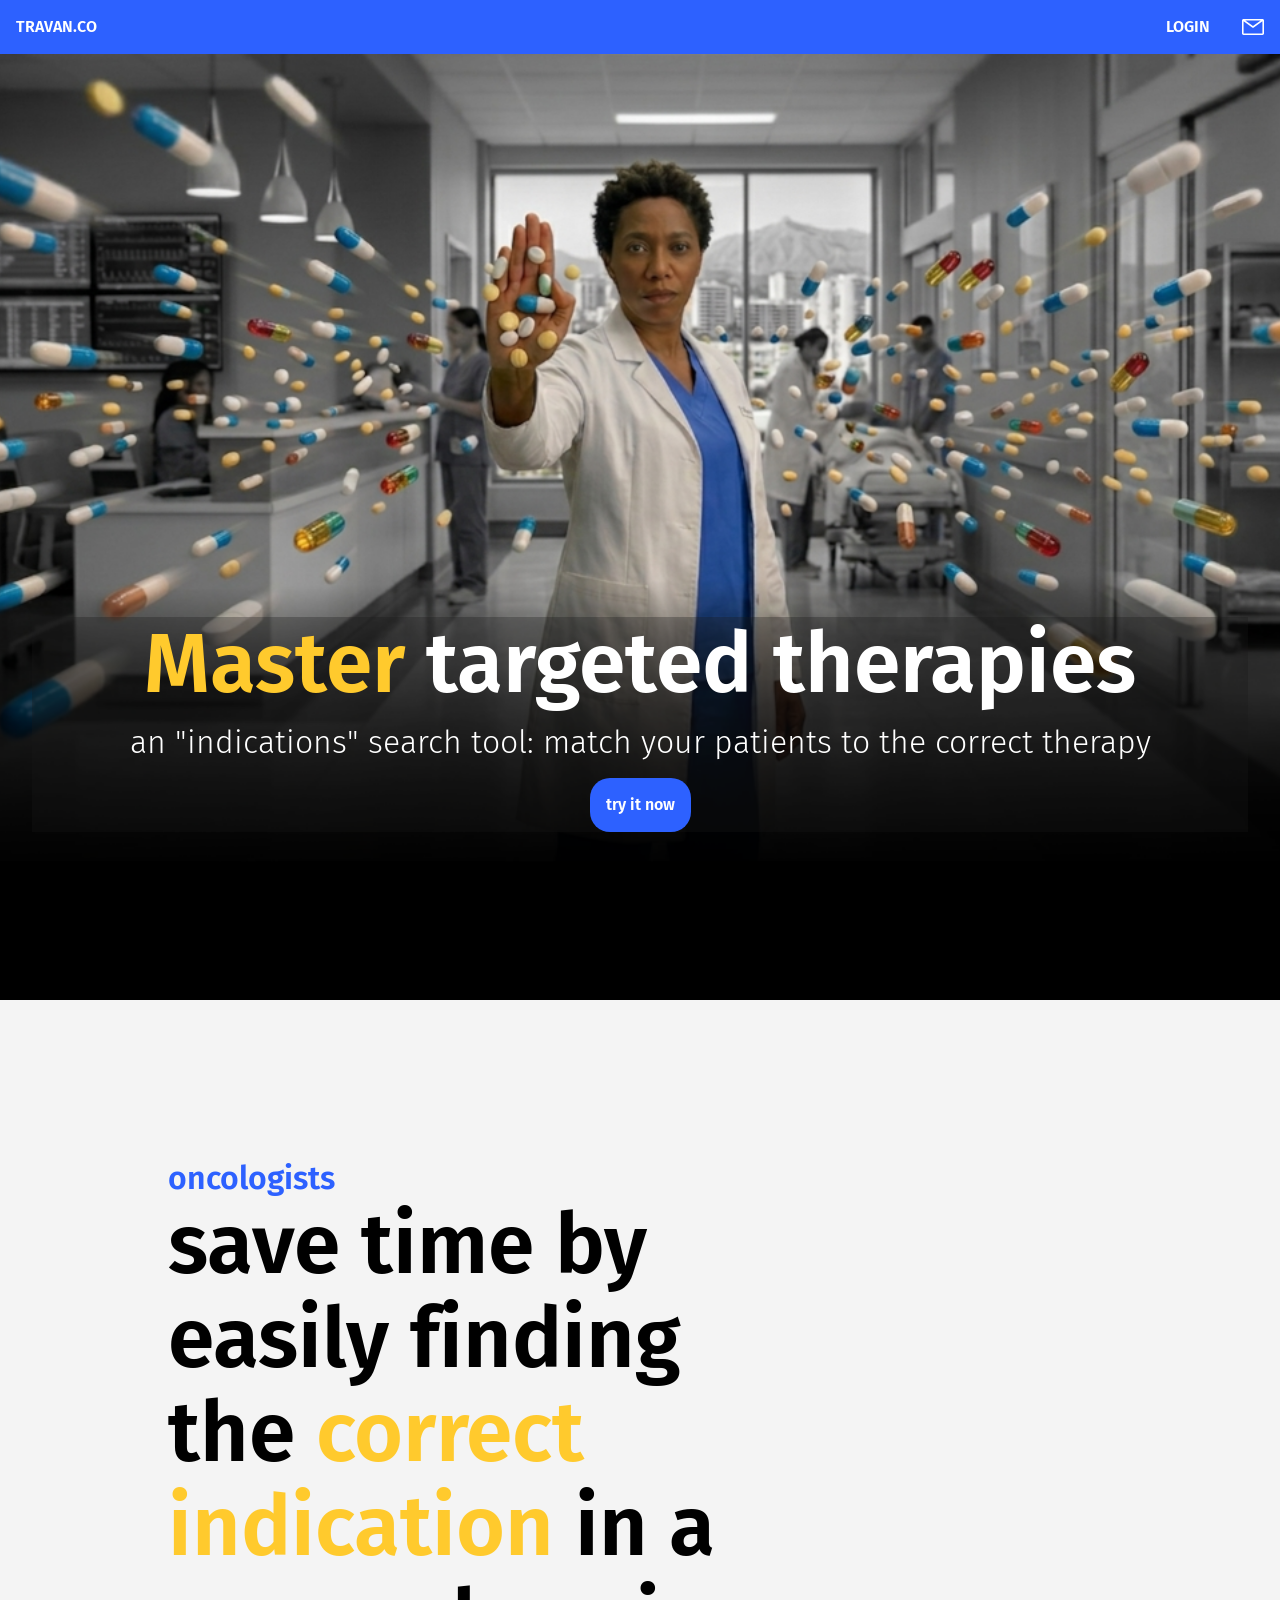
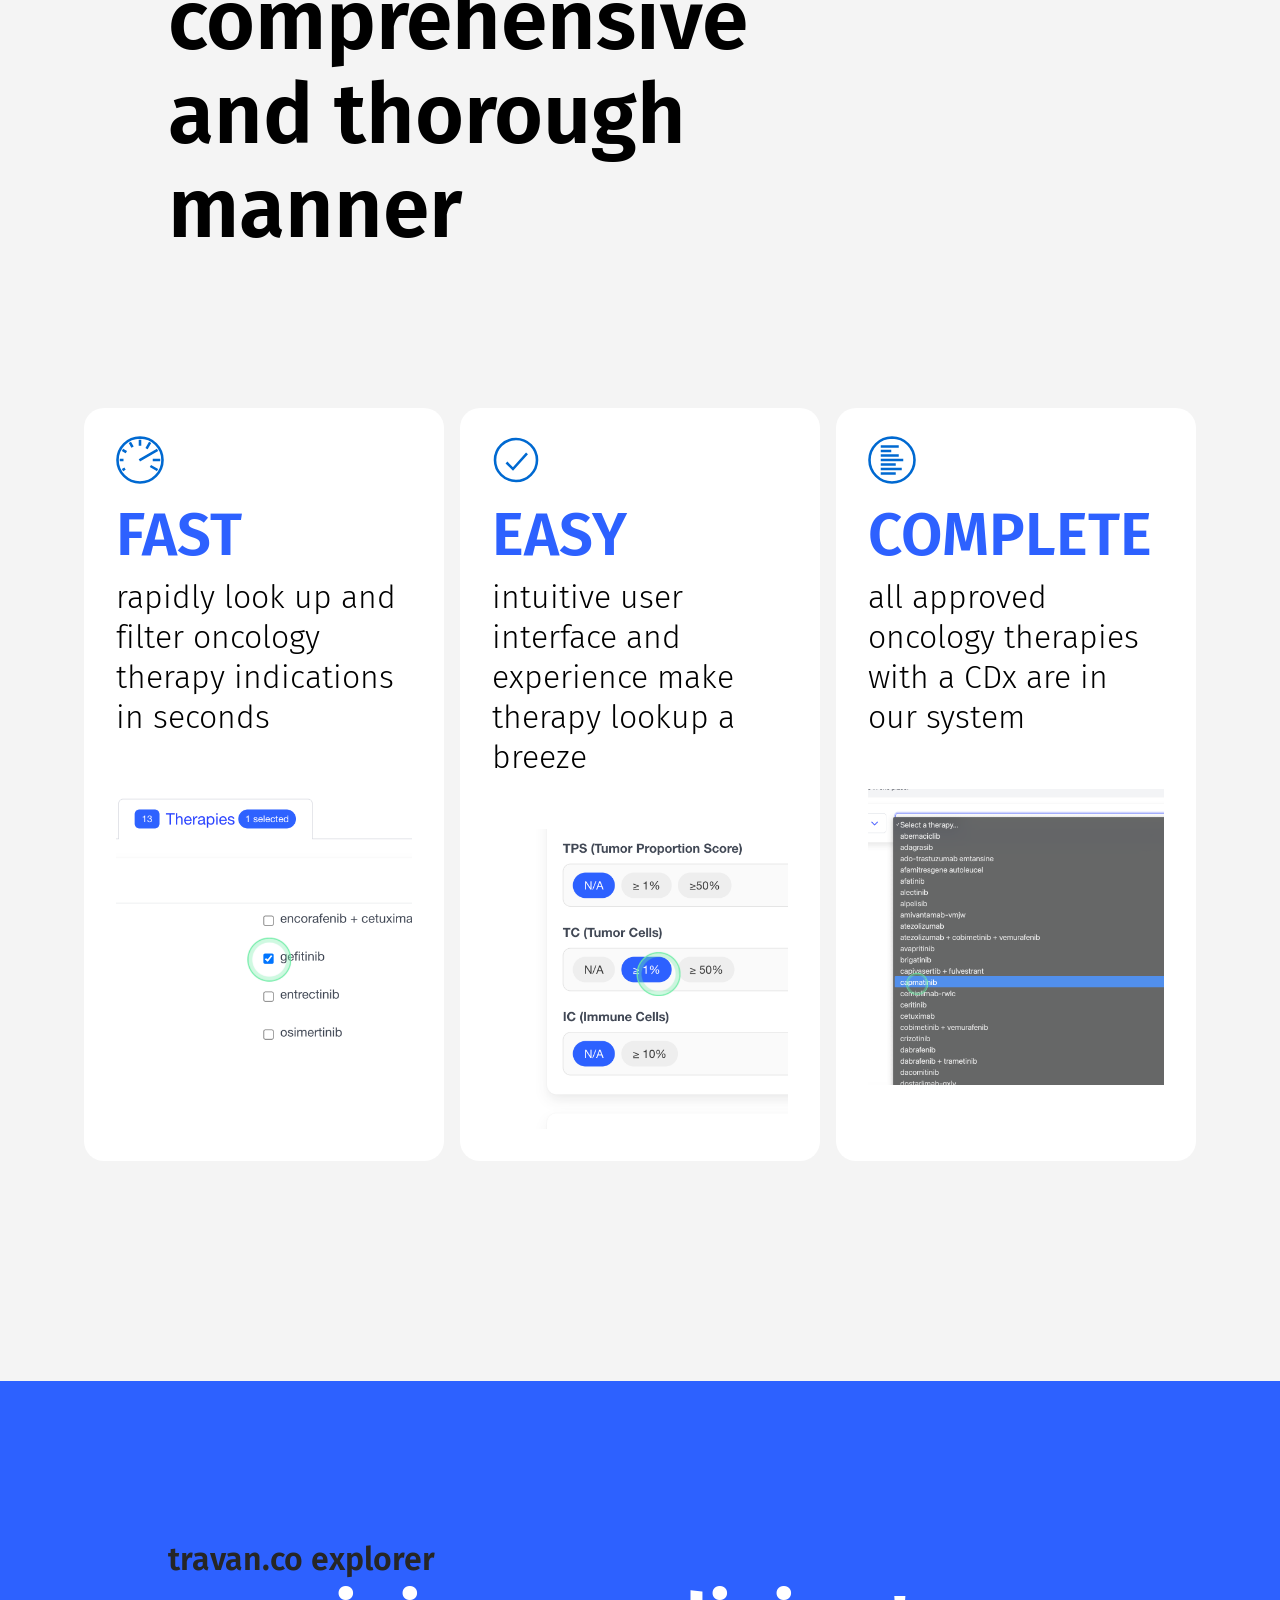
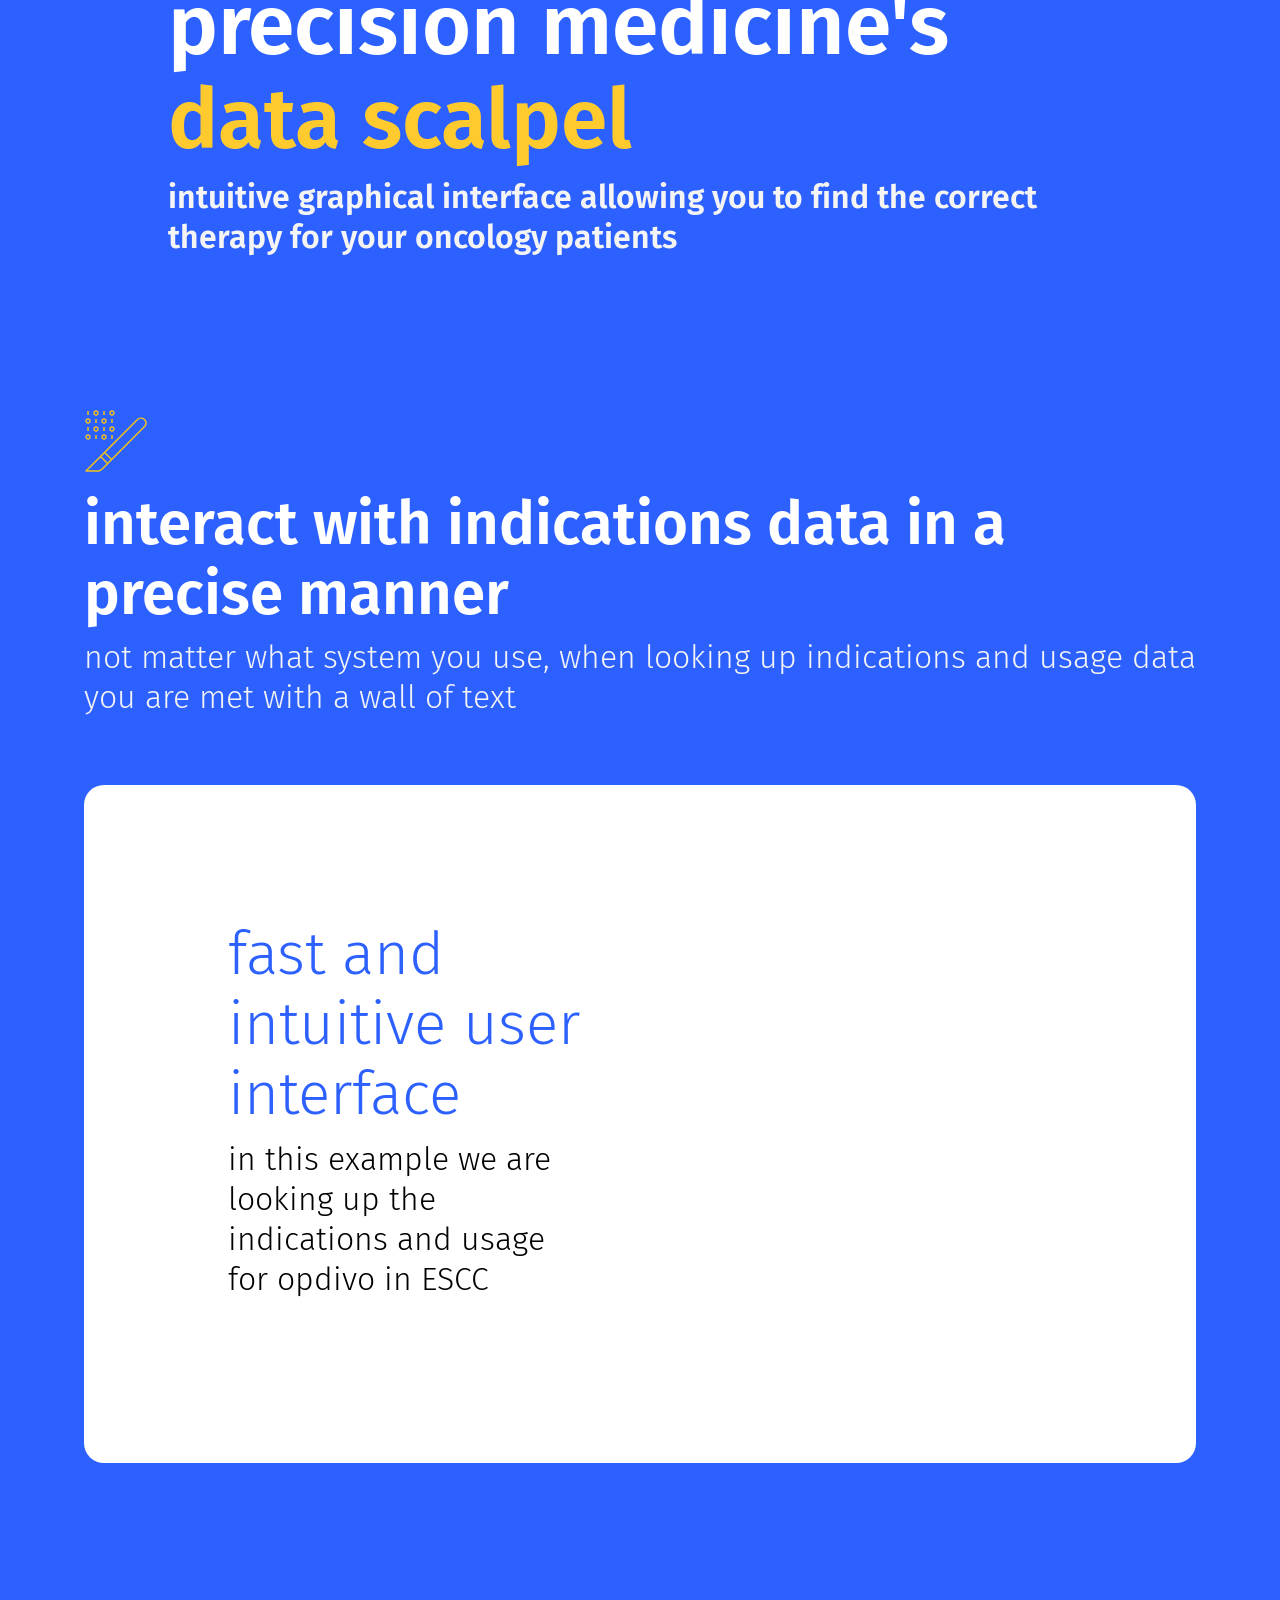
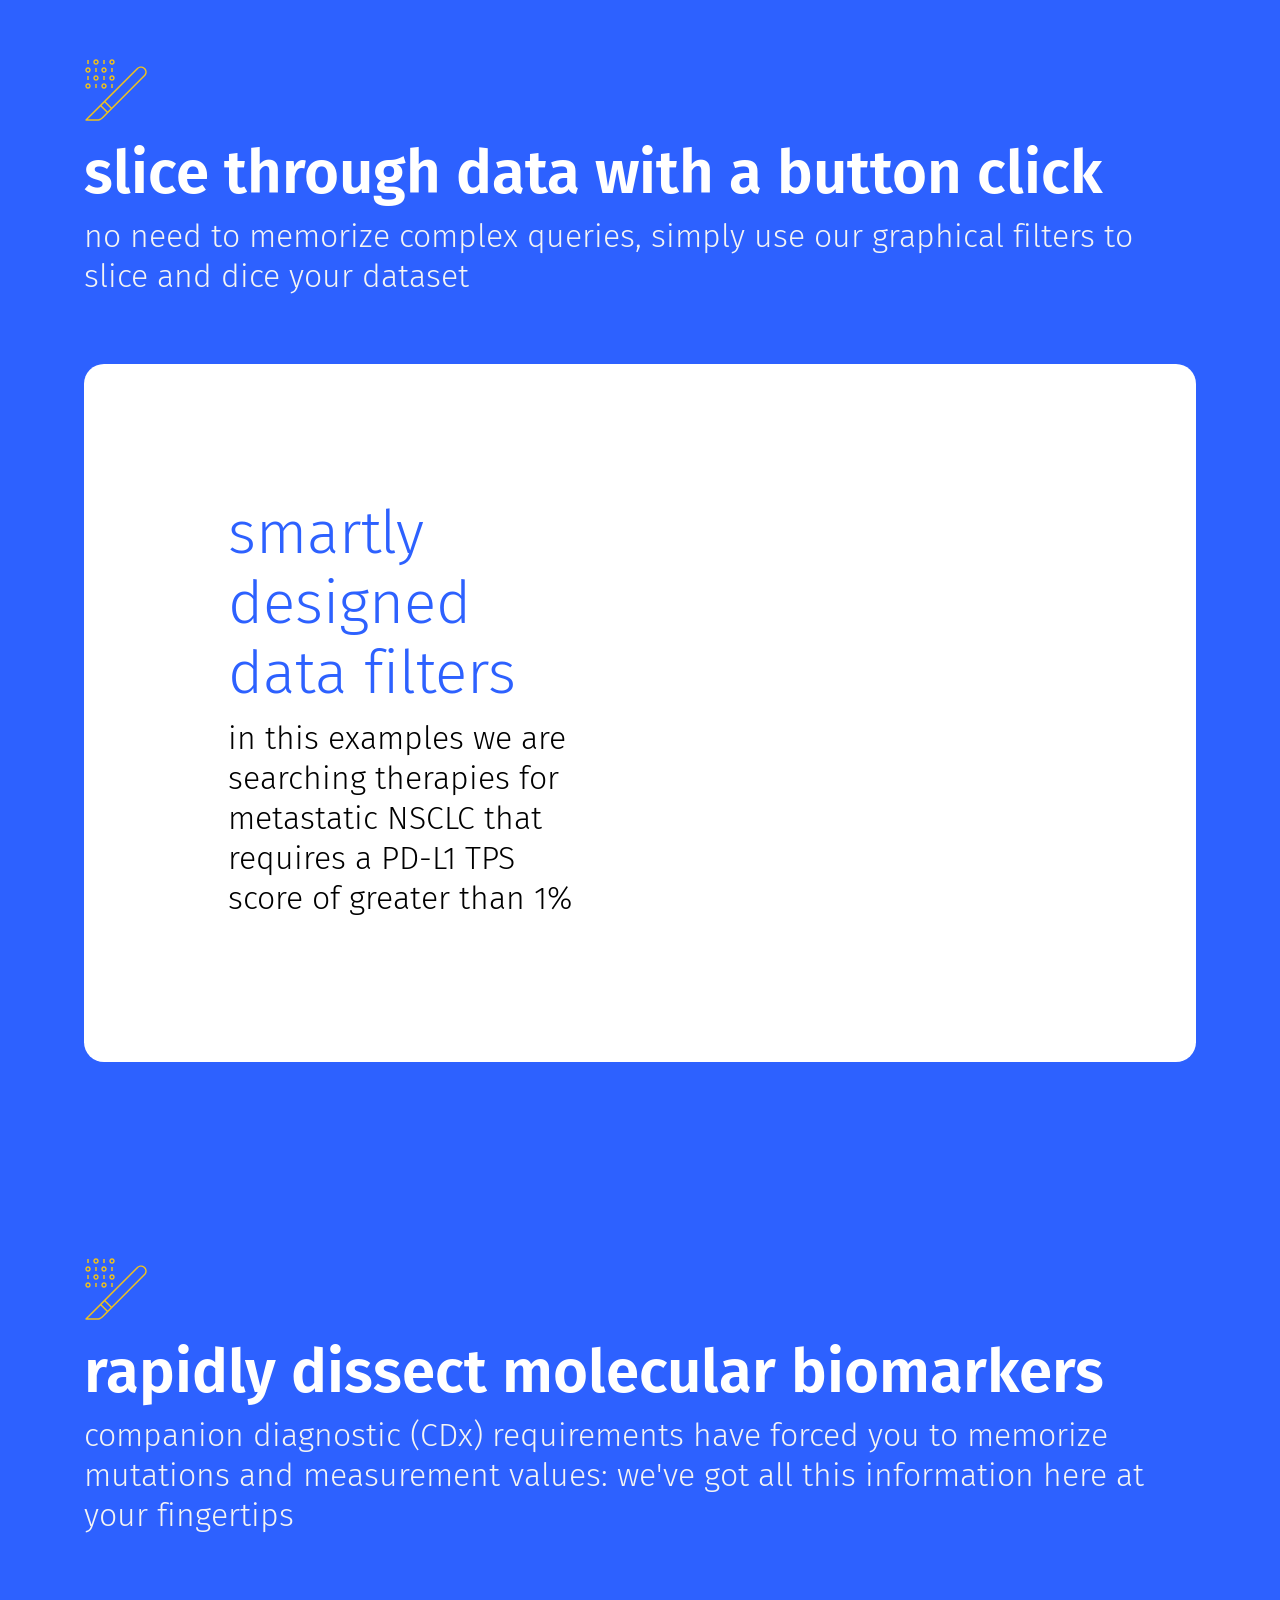
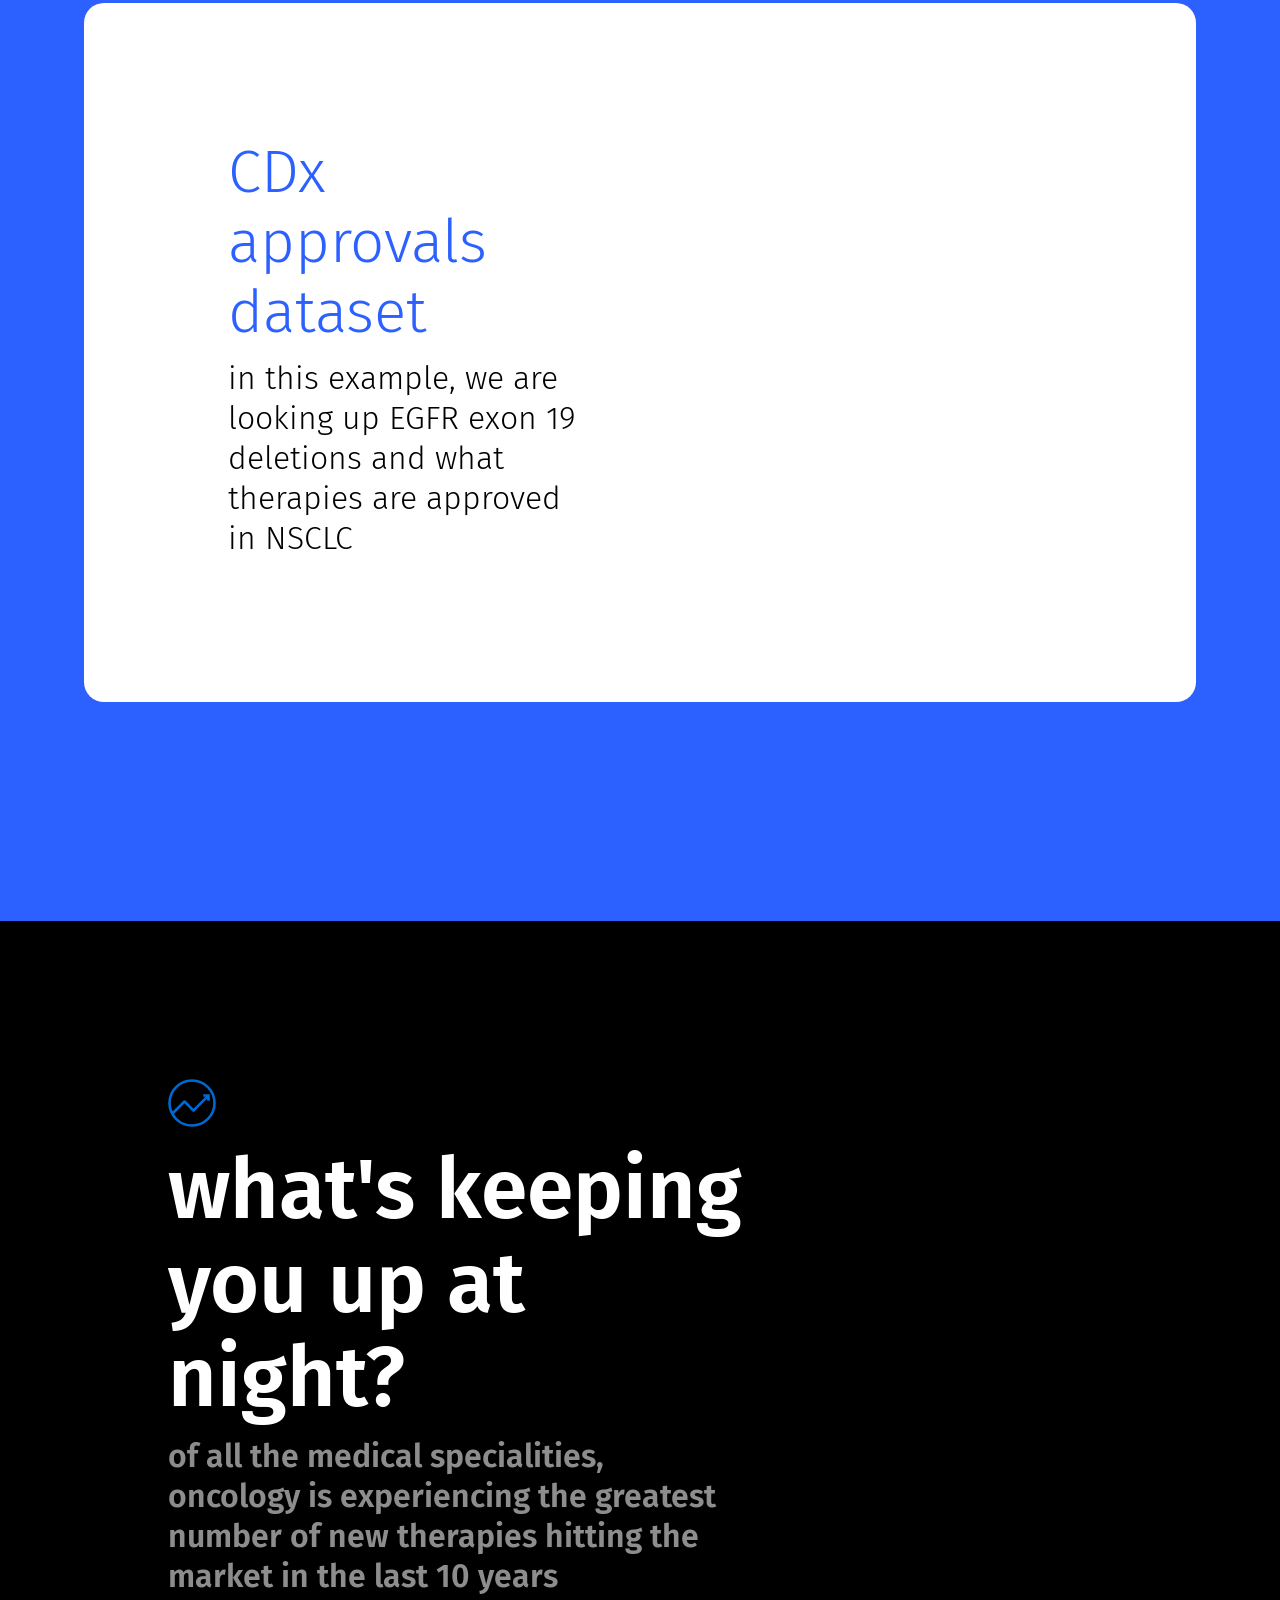
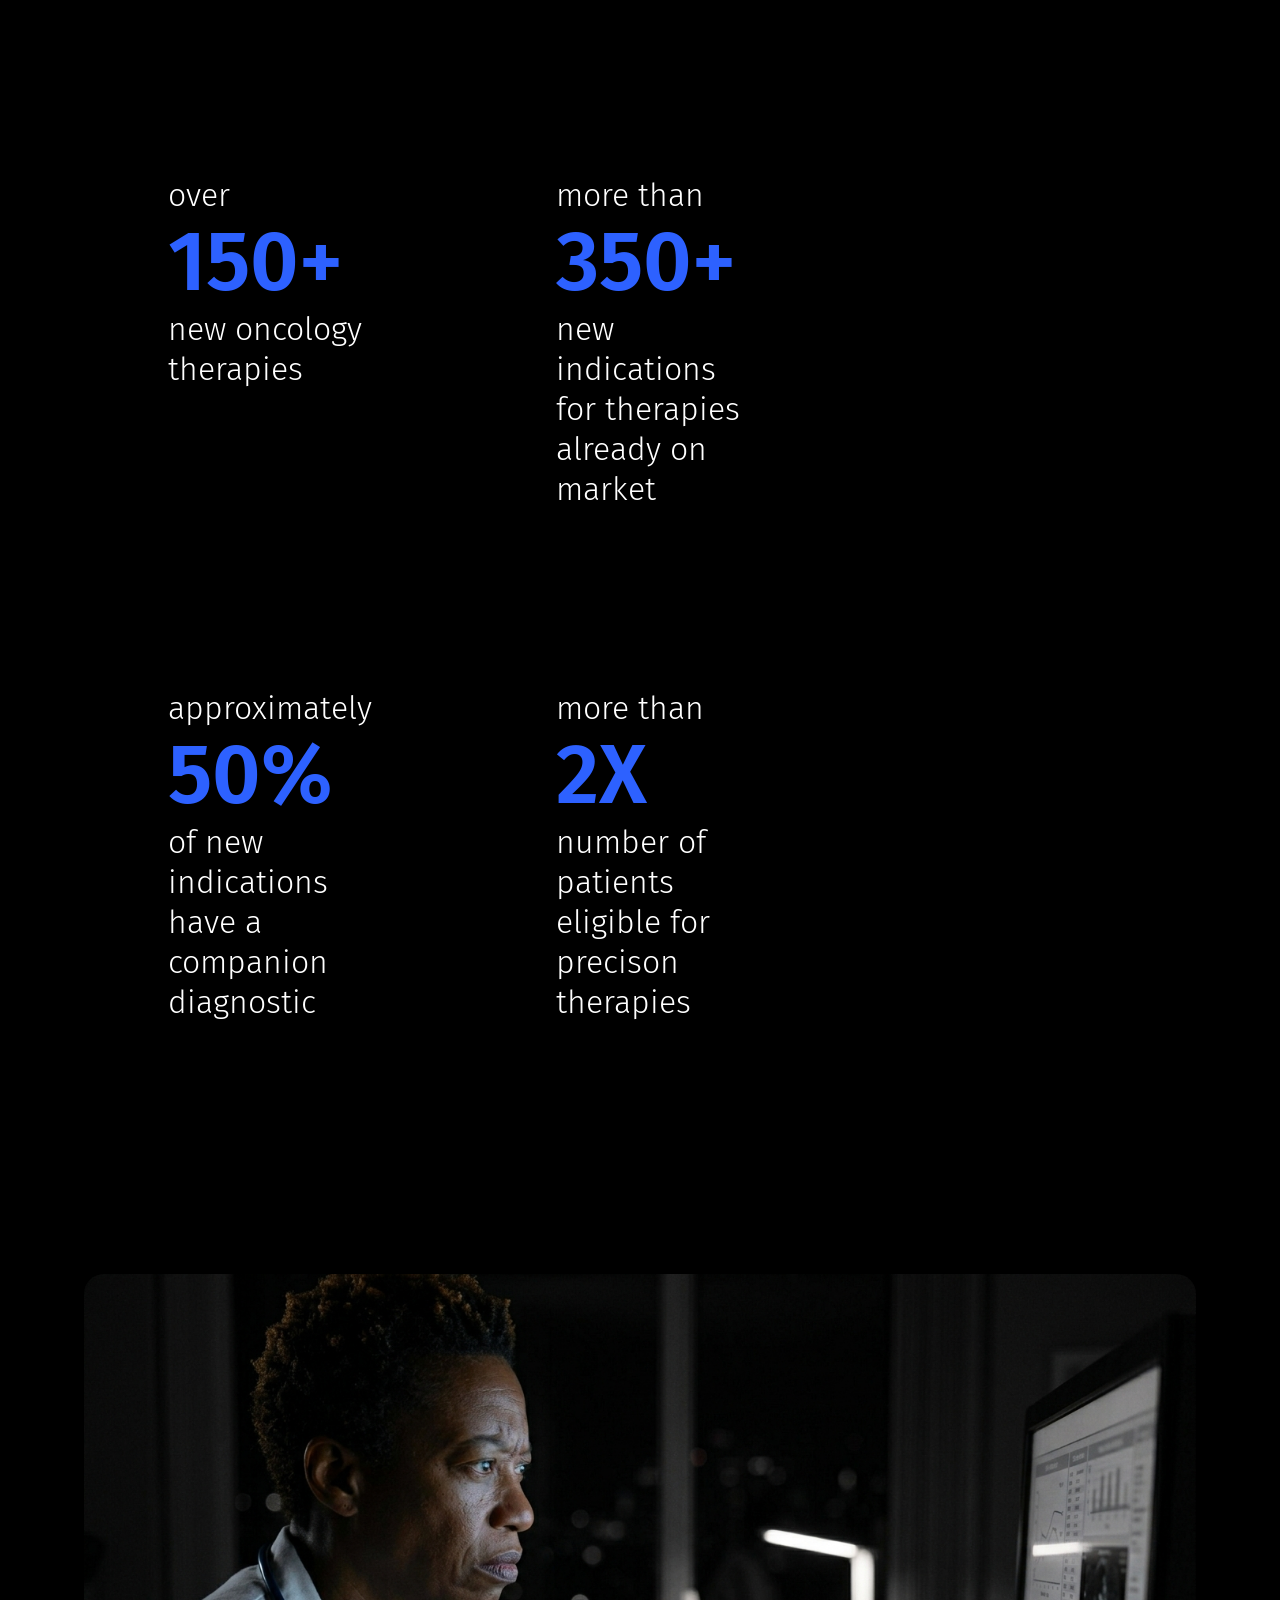
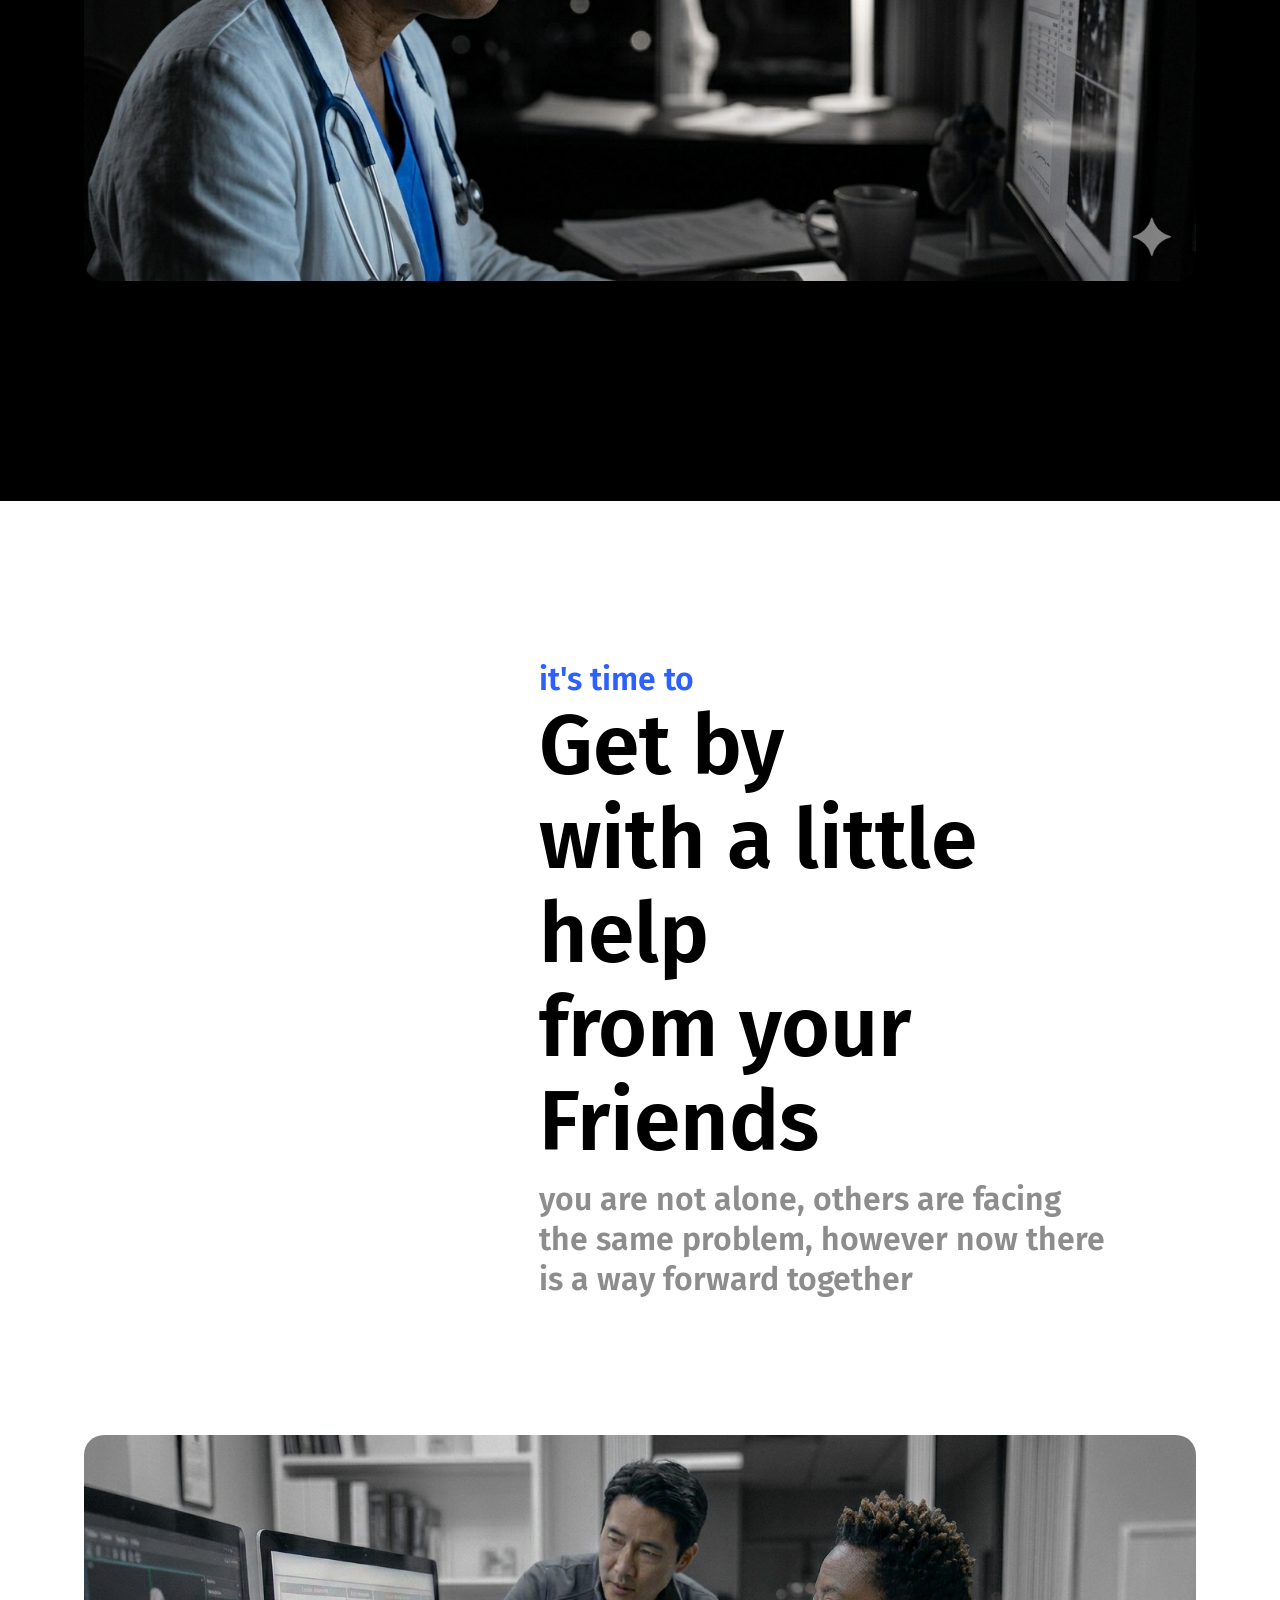
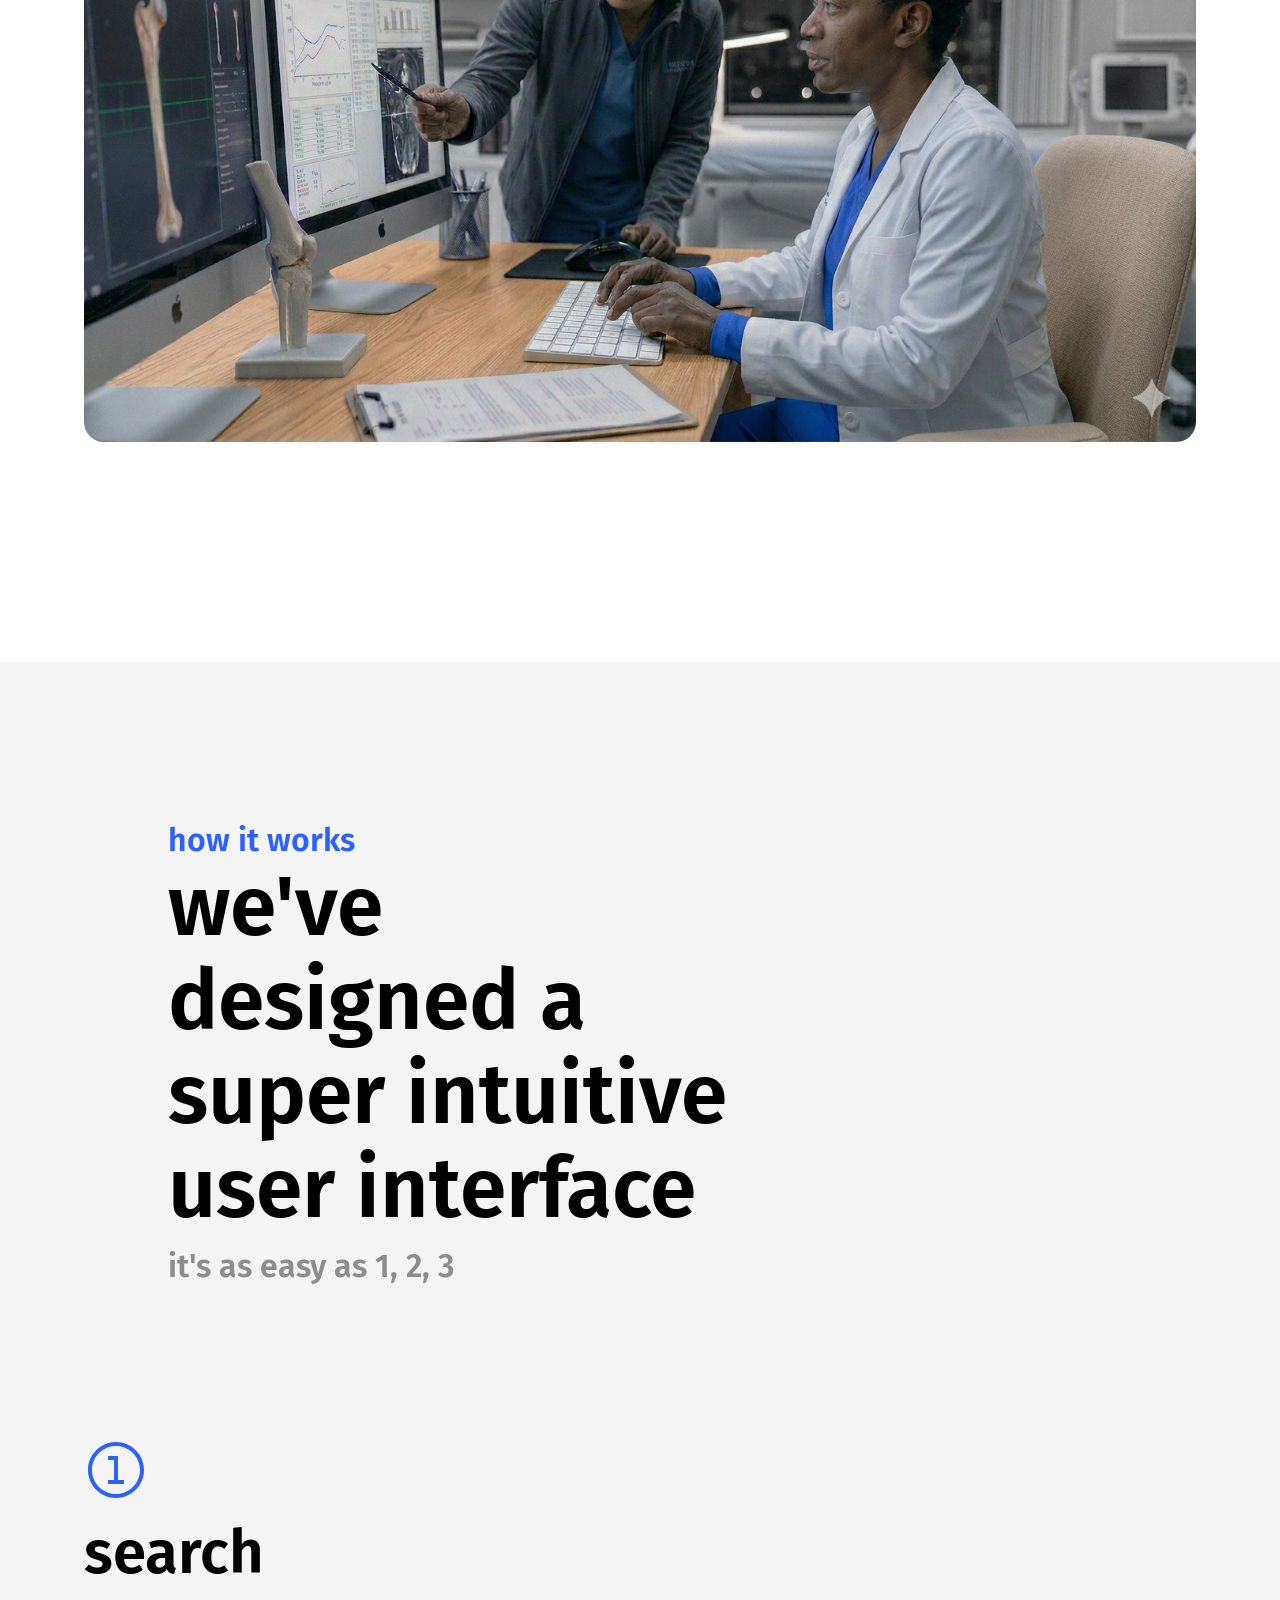
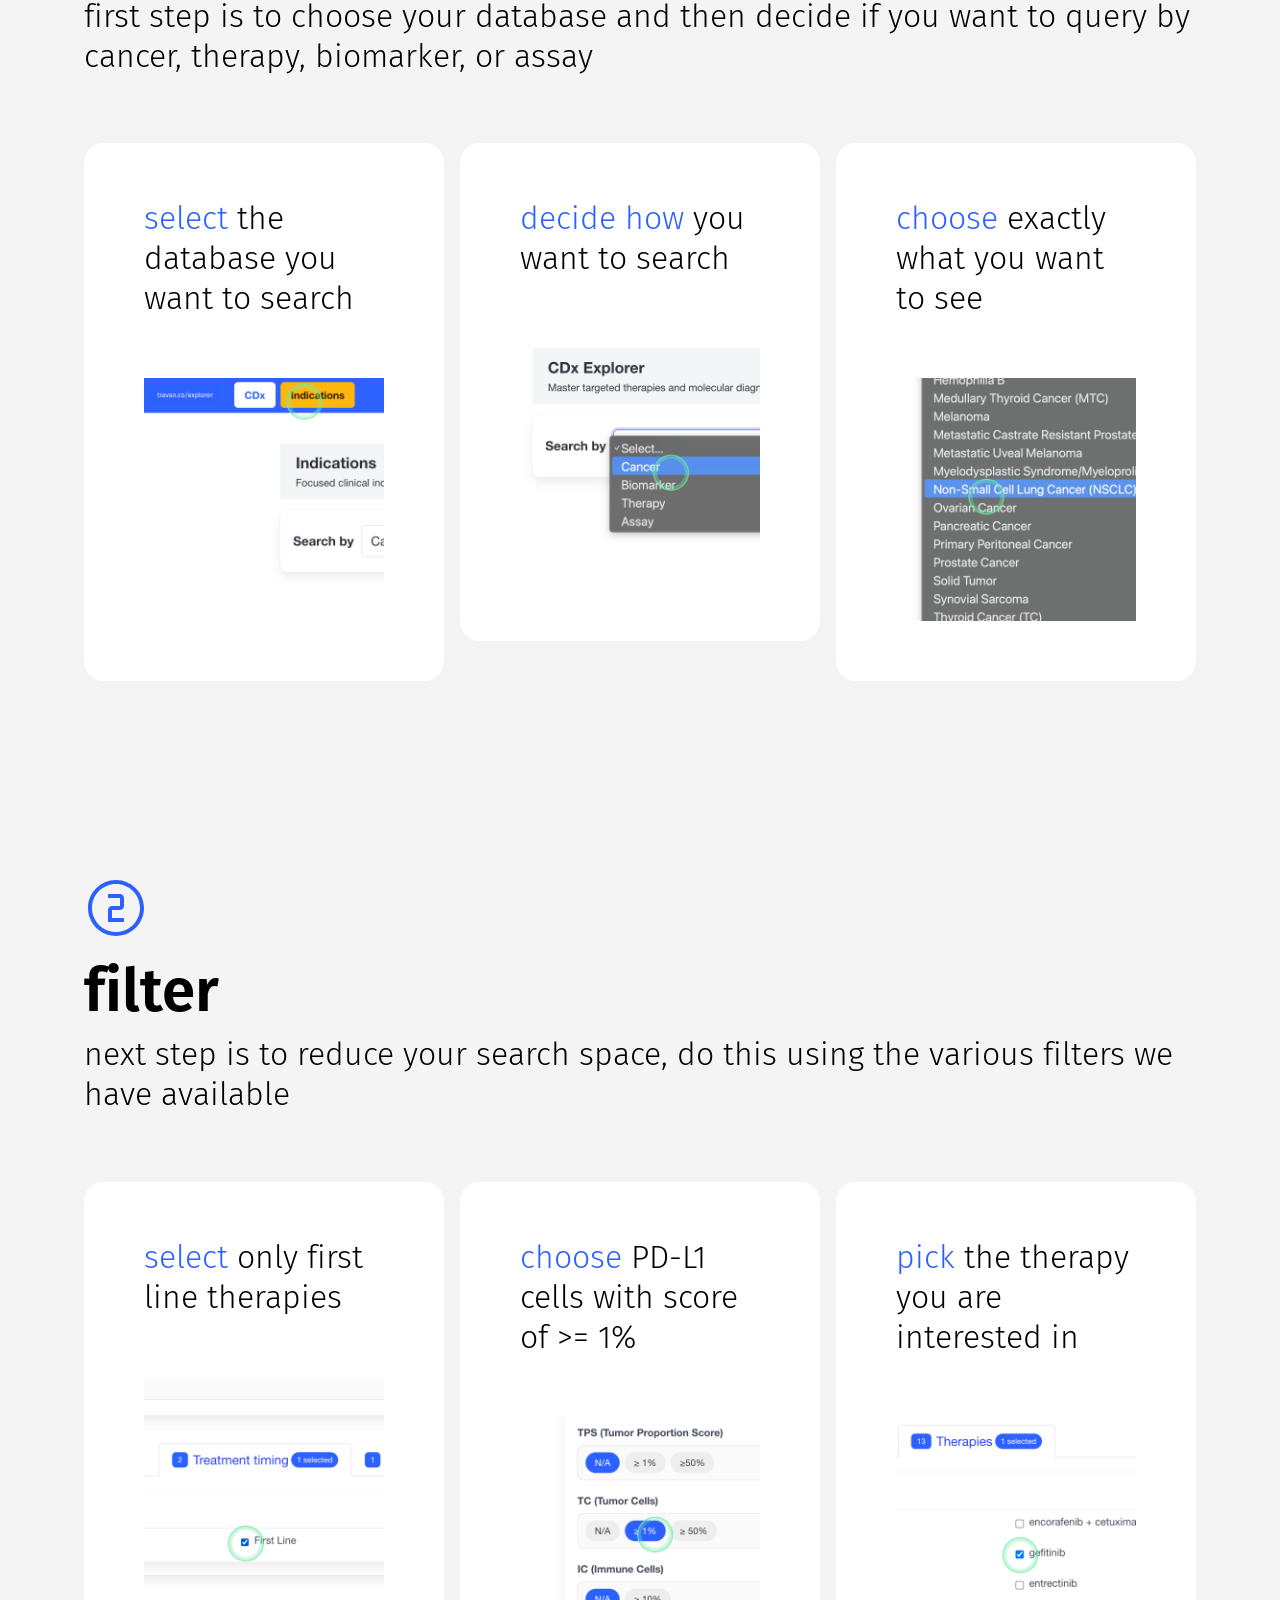
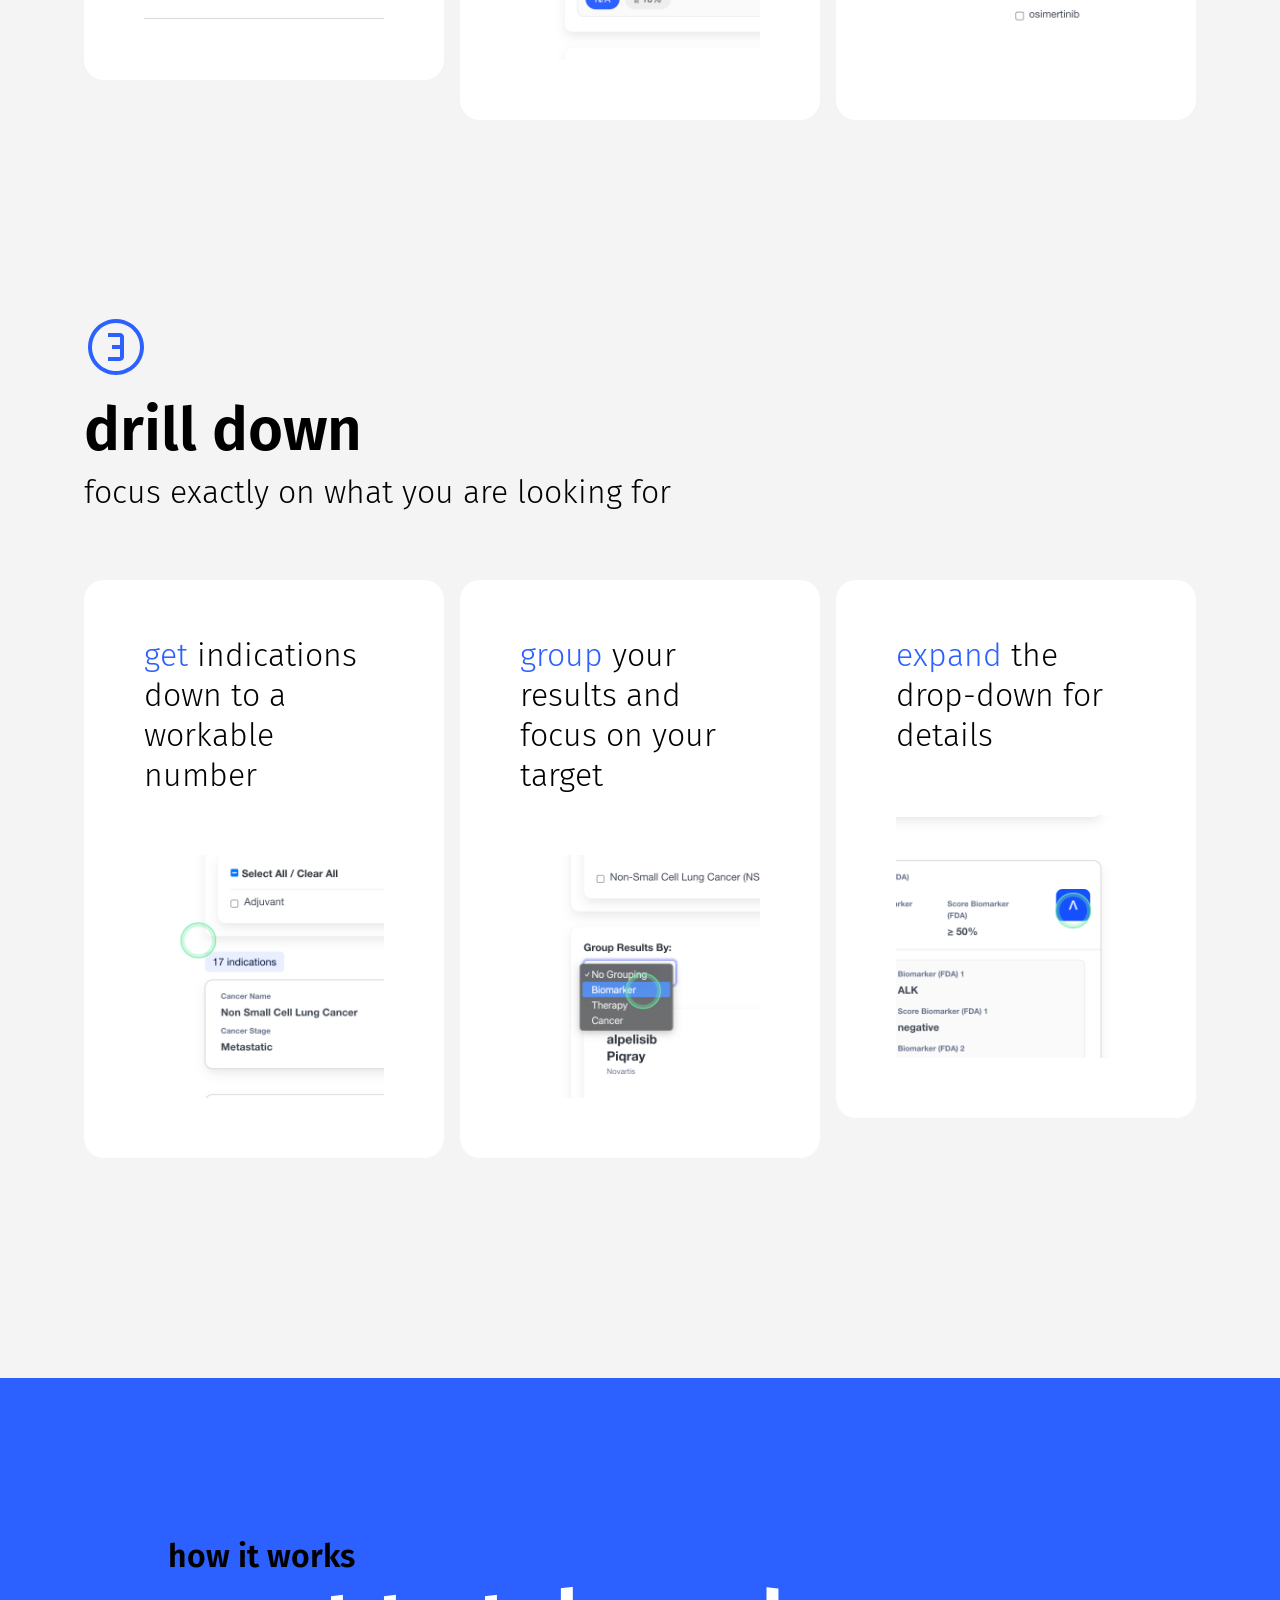
==== en/index.html @ 6a20eec7 "addESP" ====
<!DOCTYPE html>
<html lang="en">
    <head>
        <meta charset="UTF-8" />
        <link rel="stylesheet" href="../style.css" />
        <meta name="viewport" content="width=device-width, initial-scale=1.0" />
        <link
            rel="icon"
            href="../assets/images/code.svg"
            type="image/svg+xml"
        />
        <link rel="shortcut icon" href="../assets/images/code.jpg" />
        <title>travan.co</title>
        <script>
            !function(t,e){var o,n,p,r;e.__SV||(window.posthog && window.posthog.__loaded)||(window.posthog=e,e._i=[],e.init=function(i,s,a){function g(t,e){var o=e.split(".");2==o.length&&(t=t[o[0]],e=o[1]),t[e]=function(){t.push([e].concat(Array.prototype.slice.call(arguments,0)))}}(p=t.createElement("script")).type="text/javascript",p.crossOrigin="anonymous",p.async=!0,p.src=s.api_host.replace(".i.posthog.com","-assets.i.posthog.com")+"/static/array.js",(r=t.getElementsByTagName("script")[0]).parentNode.insertBefore(p,r);var u=e;for(void 0!==a?u=e[a]=[]:a="posthog",u.people=u.people||[],u.toString=function(t){var e="posthog";return"posthog"!==a&&(e+="."+a),t||(e+=" (stub)"),e},u.people.toString=function(){return u.toString(1)+".people (stub)"},o="kr Ar init $r zr ki Hr Yr qr capture calculateEventProperties Kr register register_once register_for_session unregister unregister_for_session rn getFeatureFlag getFeatureFlagPayload getFeatureFlagResult isFeatureEnabled reloadFeatureFlags updateFlags updateEarlyAccessFeatureEnrollment getEarlyAccessFeatures on onFeatureFlags onSurveysLoaded onSessionId getSurveys getActiveMatchingSurveys renderSurvey displaySurvey cancelPendingSurvey canRenderSurvey canRenderSurveyAsync nn identify setPersonProperties group resetGroups setPersonPropertiesForFlags resetPersonPropertiesForFlags setGroupPropertiesForFlags resetGroupPropertiesForFlags reset setIdentity clearIdentity get_distinct_id getGroups get_session_id get_session_replay_url alias set_config startSessionRecording stopSessionRecording sessionRecordingStarted captureException addExceptionStep captureLog startExceptionAutocapture stopExceptionAutocapture loadToolbar get_property getSessionProperty tn Xr createPersonProfile setInternalOrTestUser en Br ln opt_in_capturing opt_out_capturing has_opted_in_capturing has_opted_out_capturing get_explicit_consent_status is_capturing clear_opt_in_out_capturing Wr debug Ai Qr getPageViewId captureTraceFeedback captureTraceMetric Pr".split(" "),n=0;n<o.length;n++)g(u,o[n]);e._i.push([i,s,a])},e.__SV=1)}(document,window.posthog||[]);
            posthog.init('phc_dejih1DDR1ngHoQUNizQ0NF84evO9EsqEDNGQMkcJ9y', {
            api_host: 'https://eu.i.posthog.com',
            defaults: '2026-01-30',
            person_profiles: 'identified_only', // or 'always' to create profiles for anonymous users as well
            })
        </script>

    </head>

    <body>

        <!--Include custom script file-->
        <script src="../script.js"></script>

        <header>
            <section id="nav"
                class="disp-flex
                    posi-rela
                    wdth-full
                    back-bl60
                ">
                
                <div class="mxwd-1536
                    wdth-full
                    malr-auto
                    disp-flex
                    flxdir-col
                    
                ">

                    <nav id=""
                        class=" 
                                disp-flex
                                flxdir-row 
                                juscon-spbt
                                alnitm-cen
                                "> 
                        
                        <h6 class="colr-whit pad-pad">TRAVAN.CO</h6>

                        <div class="disp-flex flxdir-row">
                            <button class="disp-flex alnitm-cen back-bl60"
                                onclick="location.href='https://app.travan.co';"
                            >
                                <h6 class="colr-whit pad-pad">LOGIN</h6>
                            </button>

                            <button class="disp-flex alnitm-cen back-bl60 pad-pad"
                                onclick="location.href='mailto:kevin.miranda@gmail.com';"
                            >
                                <img src="../assets/images/email-vector.svg"
                                    class="higt-1rem"
                                >
                            </button>

                        </div>

                    </nav>

            </section>


        </header>
    
        <main>


            <section id="hero"
                class="disp-flex
                    posi-rela
                    wdth-full
                    back-blck
                "
                style="background-image: url('../assets/images/Cover.webp'); background-size: cover; background-position: center; background-repeat: no-repeat; height: 90vh;"
                >
                <div class="mxwd-1536
                    wdth-full
                    malr-auto
                    disp-flex
                    flxdir-col
                ">


                    <div id="heroContainer"
                        class="disp-flex flxdir-col juscon-end alnitm-cent"
                        style="height: 100%;"
                    >
                        
                        <div class="pdlrtb-h5 med:pdlr-pad">

                            <h1 class="colr-whit text-cent padb-h1xs" style="background-color: rgba(26, 26, 26, 0.3); font-weight: bold;"><span class="colr-yl20">Master </span>targeted therapies</h1>
                            
                            <h5 class="text-cent colr-whit" style="background-color: rgba(26, 26, 26, 0.3);">an "indications" search tool: match your patients to the correct therapy</h5:>
                       
                            <div class="disp-flex flxdir-col alnitm-cen mart-1rem">
                                <button class="back-bl60 colr-whit brad-20px"
                                    onclick="location.href='https://app.travan.co'"
                                >
                                <h6 class="pad-pad">try it now</h6>
                                </button>
                            </div>
                        </div>


                    </div>

                </div>

            </section>
            
            <section id="break">
                <div class="padb-h1xl back-blck"></div>
            </section>

            <section id="value-prop"
                class="disp-flex
                    posi-reli
                    wdth-full
                    back-gr10
            ">
                <div class="mxwd-1536
                    wdth-full
                    malr-auto
                    disp-flex
                    flxdir-col
                ">

                    <div class="pdlrtb-h1 disp-grid grtc-31fr med:grtc-1fr gap-pad med:pdlr-pad">

                        <div class="grcl-1sp2 med:grcl-1sp1 pdlrtb-h1 med:pdlr-pad">
                        <h5 class="colr-bl60" style="font-weight: bold;">oncologists</h5>
                        <h1 class="padb-h1m" style="font-weight: bold;">save time by easily finding the <span class="colr-yl20">correct indication</span> in a comprehensive and thorough manner</h1>                    

                        </div>
                        <div></div>

                        <div class="back-whit brad-20px pdlrtb-h5 med:pdlr-pad">
                            <img src="../assets/images/meter.svg"
                                class="higt-3rem marb-1rem"
                                style="filter: brightness(0) saturate(100%) invert(20%) sepia(100%) saturate(5000%) hue-rotate(200deg) brightness(100%);"
                            >
                            <h3 class="colr-bl60 padb-h3xs">FAST</h3>
                            <h5 class=" padb-h5xl">rapidly look up and filter oncology therapy indications in seconds</h5>
                            
                            <img src="../assets/images/filter03.png"
                                class=""
                            >

                        </div>
                        <div class="back-whit brad-20px pdlrtb-h5 med:pdlr-pad">
                            <img src="../assets/images/reliability.svg"
                                class="higt-3rem marb-1rem"
                                style="filter: brightness(0) saturate(100%) invert(20%) sepia(100%) saturate(5000%) hue-rotate(200deg) brightness(100%);"
                            >
                            <h3 class="colr-bl60 padb-h3xs">EASY</h3>
                            <h5 class="padb-h5xl">intuitive user interface and experience make therapy lookup a breeze</h5>
                            <img src="../assets/images/filter02.png"
                                class=""
                            >
                        </div>
                        <div class="back-whit brad-20px pdlrtb-h5 med:pdlr-pad">
                            <img src="../assets/images/text--data.svg"
                                class="higt-3rem marb-1rem"
                                style="filter: brightness(0) saturate(100%) invert(20%) sepia(100%) saturate(5000%) hue-rotate(200deg) brightness(100%);"
                            >
                            <h3 class="colr-bl60 padb-h3xs">COMPLETE</h3>
                            <h5 class="padb-h5xl">all approved oncology therapies with a CDx are in our system</h5>
                            <img src="../assets/images/therapy01.png"
                                class=""
                            >
                        </div>
                        
                    </div>
                
                </div>


            </section>

           <section id="break">
                <div class="padb-h1xl back-gr10"></div>
            </section>

            <section id="welcome"
                class="disp-flex
                    posi-rela
                    wdth-full
                    back-bl60
                ">
                <div class="mxwd-1536
                    wdth-full
                    malr-auto
                    disp-flex
                    flxdir-col
                    back-bl60
                ">

                    <div class="pdlrtb-h1 disp-grid grtc-31fr med:grtc-1fr gap-pad med:pdlr-pad ">
                        
                        <div class="grcl-1sp3 med:grcl-1sp1 pdlrtb-h1 med:pdlr-pad disp-flex flxdir-col">
                            <h5 class="colr-gr90" style="font-weight: bold;">travan.co explorer</h5>
                            <h1 class="padb-h1xs colr-whit">precision medicine's <span class="colr-yl20">data scalpel</span></h1>
                            <h5 class="colr-gr10 padb-h5xl" style="font-weight: bold;">intuitive graphical interface allowing you to find the correct therapy for your oncology patients</h5>

                        </div>



                        <div class="grcl-1sp3 med:grcl-1sp1">
                            <img src="../assets/images/slice-code.svg"
                                class="higt-4rem marb-1rem"
                            >
                            <h3 class="padb-h3xs colr-whit" style="font-weight: bold;">interact with indications data in a precise manner</h3>
                            <h5 class="colr-gr10 padb-h5l">not matter what system you use, when looking up indications and usage data you are met with a wall of text</h5>
                        </div>
                        
                        <div class="disp-grid grcl-1sp3 med:grcl-1sp1 brad-20px pdlrtb-h1 med:pdlr-pad back-whit">

                            <div class="disp-grid grtc-21fr med:grtc-1fr">

                                <div class="pdlrtb-h4 med:pdlr-pad">
                                    <h4 class="padb-h1xs colr-bl60">fast and intuitive user interface</h4>
                                    <h5 class="padb-h5m">in this example we are looking up the indications and usage for opdivo in ESCC</h5>
                                </div>
                                <video  src="../assets/videos/feature01.mp4"
                                    class=""
                                    style="width: 100%;"
                                    autoplay
                                    muted
                                    loop
                                    playsinline
                                >
                                </video>
                            </div>

                        </div>
                        
                        <div class="grcl-1sp3 med:grcl-1sp1 padb-h1xl pdlrtb-h1"></div> 

                            
                        <div class="grcl-1sp3 med:grcl-1sp1">
                            <img src="../assets/images/slice-code.svg"
                                class="higt-4rem marb-1rem"
                            >
                            <h3 class="padb-h3xs colr-whit" style="font-weight: bold;">slice through data with a button click</h3>
                            <h5 class="colr-gr10 padb-h5l">no need to memorize complex queries, simply use our graphical filters to slice and dice your dataset</h5>
                        </div>
                        
                        
                        <div class="grcl-1sp3 med:grcl-1sp1 back-whit brad-20px pdlrtb-h1 med:pdlr-pad"> 
                            
                            <div class="disp-grid grtc-21fr med:grtc-1fr">
                                <div class="pdlrtb-h4 med:pdlr-pad">
                                    <h4 class="padb-h1xs colr-bl60">smartly designed data filters</h4>
                                    <h5 class="">in this examples we are searching therapies for metastatic NSCLC that requires a PD-L1 TPS score of greater than 1%</h5>
                                </div>
                                <div>
                                    <video  src="../assets/videos/feature2.mp4"
                                        class=""
                                        style="width: 100%;"
                                        autoplay
                                        muted
                                        loop
                                        playsinline
                                    >
                                    </video>
                                </div>
                            </div>
                        </div>

                        <div class="grcl-1sp3 med:grcl-1sp1 padb-h1xl pdlrtb-h1"></div> 
                        


                        <div class="grcl-1sp3 med:grcl-1sp1">
                            <img src="../assets/images/slice-code.svg"
                                class="higt-4rem marb-1rem"
                            >
                            <h3 class="padb-h3xs colr-whit" style="font-weight: bold;">rapidly dissect molecular biomarkers</h3>
                            <h5 class="colr-gr10 padb-h5l">companion diagnostic (CDx) requirements have forced you to memorize mutations and measurement values: we've got all this information here at your fingertips</h5>
                        </div>
                       

                        <div class="grcl-1sp3 med:grcl-1sp1 back-whit brad-20px pdlrtb-h1 med:pdlr-pad"> 
                            
                            <div class="disp-grid grtc-21fr med:grtc-1fr">
                                <div class="pdlrtb-h4 med:pdlr-pad">
                                    <h4 class="padb-h1xs colr-bl60">CDx approvals dataset</h4>
                                    <h5 class="">in this example, we are looking up EGFR exon 19 deletions and what therapies are approved in NSCLC</h5>
                                </div>
                                <div>
                                    <video  src="../assets/videos/feature3.mp4"
                                        class=""
                                        style="width: 100%;"
                                        autoplay
                                        muted
                                        loop
                                        playsinline
                                    >
                                    </video>
                                </div>
                            </div>
                        </div>
                    
                    </div>                        

                </div>
            </section>


           <section id="break">
                <div class="padb-h1xl back-bl60"></div>
            </section>




            <section id="problems"
                class="disp-flex
                    posi-reli
                    wdth-full
                    back-blck
            ">
                <div class="mxwd-1536
                    wdth-full
                    malr-auto
                    disp-flex
                    flxdir-col
                ">

                    <div class="pdlrtb-h1 disp-grid grtc-31fr med:grtc-1fr gap-pad med:pdlr-pad">

                        <div class="grcl-1sp2 med:grcl-1sp1 pdlrtb-h1 med:pdlr-pad">
                            <img src="../assets/images/forecasting.svg"
                                class="higt-3rem marb-1rem"
                                style="filter: brightness(0) saturate(100%) invert(20%) sepia(100%) saturate(5000%) hue-rotate(200deg) brightness(100%);"
                            >
                            <h1 class="padb-h1xs colr-whit" style="font-weight: bold;">what's keeping you up at night?</h1>                    
                            <h5 class="colr-gr50" style="font-weight: bold;">of all the medical specialities, oncology is experiencing the greatest number of new therapies hitting the market in the last 10 years</h5>

                        </div>
                        <div></div>

                        <div class="brad-20px pdlrtb-h1 med:pdlr-pad">
                            <h5 class="colr-whit">over</h5>
                            <h1 class="colr-bl60">150+</h1>
                            <h5 class="colr-whit">new oncology therapies</h5>

                        </div>
                        <div class="brad-20px pdlrtb-h1 med:pdlr-pad">
                            <h5 class="colr-whit">more than</h5>
                            <h1 class="colr-bl60">350+</h1>
                            <h5 class="colr-whit">new indications for therapies already on market</h5>

                        </div>
                        
                        <div></div>
                        
                        <div class="brad-20px pdlrtb-h1 med:pdlr-pad">
                            <h5 class="colr-whit">approximately</h5>
                            <h1 class="colr-bl60">50%</h1>
                            <h5 class="colr-whit">of new indications have a companion diagnostic</h5>

                        </div>
                        
                        <div class="brad-20px pdlrtb-h1 med:pdlr-pad">
                            <h5 class="colr-whit">more than</h5>
                            <h1 class="colr-bl60">2X</h1>
                            <h5 class="colr-whit">number of patients eligible for precison therapies</h5>

                        </div>
                        
                        <div></div>
                        <div class="grcl-1sp3 med:grcl-1sp1 padb-h1xl"></div> 

                        <div class="grcl-1sp3 med:grcl-1sp1">
                            <img src="../assets/images/Gemini_Generated_Image_ppivqrppivqrppiv.png"
                                class="brad-20px"
                            >
                        </div>           
                        
                    </div>
                
                </div>

            </section>

            <section id="break">
                <div class="padb-h1xl back-blck"></div>
            </section>

            <section id="help"
                class="disp-flex
                    posi-reli
                    wdth-full
                    back-whit
            ">
                <div class="mxwd-1536
                    wdth-full
                    malr-auto
                    disp-flex
                    flxdir-col
                    back-whit
                ">
                    <div class="pdlrtb-h1 med:pdlr-pad disp-grid grtc-31fr med:grtc-1fr">
                        <div class="med:disp-none"></div>

                        <div class="grcl-1sp2 med:grcl-1sp1 pdlrtb-h1 med:pdlr-pad">
                            <h5 class="colr-bl60" style="font-weight: bold;">it's time to</h5>
                            <h1 class="padb-h1xs">Get by<br> with a little help <br>from your Friends</h1>
                            <h5 class="padb-h5xl colr-gr50" style="font-weight: bold;">you are not alone, others are facing the same problem, however now there is a way forward together</h5>
                        </div>
                        
                        <img  src="../assets/images/Gemini_Generated_Image_help.png"
                            class="brad-20px grcl-1sp3 med:grcl-1sp1"
                        >

                    </div> 
                    </div>           
                </div>


            </section>





            <section id="break">    
                <div class="padb-h1xl back-whit"></div>
            </section>
            
            <section id="how"
                class="disp-flex
                    posi-reli
                    wdth-full
                    back-gr10
            ">
                <div class="mxwd-1536
                    wdth-full
                    malr-auto
                    disp-flex
                    flxdir-col
                ">

                    <div class="pdlrtb-h1 disp-grid grtc-31fr med:grtc-1fr gap-pad med:pdlr-pad">

                        <div class="grcl-1sp2 med:grcl-1sp1 pdlrtb-h1 med:pdlr-pad">
                            <h5 class="colr-bl60" style="font-weight: bold;">how it works</h5>
                            <h1 class="padb-h1xs" style="font-weight: bold;">we've designed a super intuitive user interface</h1>                    
                            <h5 class="padb-h5xl colr-gr50" style="font-weight: bold;">it's as easy as 1, 2, 3</h5>                    
                        </div>

                        <div></div>

                        <div class="grcl-1sp3 med:grcl-1sp1">
                            <img src="../assets/images/01.svg"
                                class="higt-4rem marb-1rem"
                            >
                            <h3 class="padb-h3xs" style="font-weight: bold;">search</h3>
                            <h5 class="padb-h5l">first step is to choose your database and then decide if you want to query by cancer, therapy, biomarker, or assay</h5>
                        </div>

                        <div>
                            <div class="back-whit brad-20px pdlrtb-h4 med:pdlr-pad">
                                <h5 class="padb-h4"><span class="colr-bl60">select </span>the database you want to search</h5>
                                <img src="../assets/images/search01.png"
                                    class=""
                                >

                            </div>

                        </div>

                        <div>
                            <div class="back-whit brad-20px pdlrtb-h4 med:pdlr-pad">
                                <h5 class="padb-h4"><span class="colr-bl60">decide how </span>you want to search</h5>
                                <img src="../assets/images/search02.png"
                                    class=""
                                >

                            </div>

                        </div>
                        
                        <div>
                            <div class="back-whit brad-20px pdlrtb-h4 med:pdlr-pad">
                                <h5 class="padb-h4"><span class="colr-bl60">choose </span>exactly what you want to see</h5>
                                <img src="../assets/images/search03.png"
                                    class=""
                                >

                            </div>

                        </div>
                       
                        <div class="grcl-1sp3 med:grcl-1sp1 padb-h1xl pdlrtb-h1"></div> 


                        
                       <div class="grcl-1sp3 med:grcl-1sp1">
                            <img src="../assets/images/02.svg"
                                class="higt-4rem marb-1rem"
                            >
                            <h3 class="padb-h3xs" style="font-weight: bold;">filter</h3>
                            <h5 class="padb-h5l">next step is to reduce your search space, do this using the various filters we have available</h5>
                        </div>

                        <div>
                            <div class="back-whit brad-20px pdlrtb-h4 med:pdlr-pad">
                                <h5 class="padb-h4"><span class="colr-bl60">select </span>only first line therapies</h5>
                                <img src="../assets/images/filter01.png"
                                    class=""
                                >

                            </div>

                        </div>

                        <div>
                            <div class="back-whit brad-20px pdlrtb-h4 med:pdlr-pad">
                                <h5 class="padb-h4"><span class="colr-bl60">choose </span>PD-L1 cells with score of >= 1%</h5>
                                <img src="../assets/images/filter02.png"
                                    class=""
                                >

                            </div>

                        </div>
                        
                        <div>
                            <div class="back-whit brad-20px pdlrtb-h4 med:pdlr-pad">
                                <h5 class="padb-h4"><span class="colr-bl60">pick </span>the therapy you are interested in</h5>
                                <img src="../assets/images/filter03.png"
                                    class=""
                                >

                            </div>

                        </div>
                       
                        <div class="grcl-1sp3 med:grcl-1sp1 padb-h1xl pdlrtb-h1"></div> 


                    

                       <div class="grcl-1sp3 med:grcl-1sp1">
                            <img src="../assets/images/03.svg"
                                class="higt-4rem marb-1rem"
                            >
                            <h3 class="padb-h3xs" style="font-weight: bold;">drill down</h3>
                            <h5 class="padb-h5l">focus exactly on what you are looking for</h5>
                        </div>

                        <div>
                            <div class="back-whit brad-20px pdlrtb-h4 med:pdlr-pad">
                                <h5 class="padb-h4"><span class="colr-bl60">get </span>indications down to a workable number</h5>
                                <img src="../assets/images/drill01.png"
                                    class=""
                                >

                            </div>

                        </div>

                        <div>
                            <div class="back-whit brad-20px pdlrtb-h4 med:pdlr-pad">
                            <h5 class="padb-h4"><span class="colr-bl60">group </span>your results and focus on your target</h5>
                                <img src="../assets/images/drill02.png"
                                    class=""
                                >

                            </div>

                        </div>
                        
                        <div>
                            <div class="back-whit brad-20px pdlrtb-h4 med:pdlr-pad">
                            <h5 class="padb-h4"><span class="colr-bl60">expand </span>the drop-down for details</h5>
                                <img src="../assets/images/drill03.png"
                                    class=""
                                >

                            </div>

                        </div>
                       

                    </div>
                
                </div>


            </section>

            <section id="break">
                <div class="padb-h1xl back-gr10"></div>
            </section>

            <section id="how"
                class="disp-flex
                    posi-rela
                    wdth-full
                    back-bl60
                ">
                <div class="mxwd-1536
                    wdth-full
                    malr-auto
                    disp-flex
                    flxdir-col
                ">

                    <div class="pdlrtb-h1 med:pdlr-pad disp-grid grtc-21fr med:grtc-1fr gap-pad">
                        
                        <div class="pdlrtb-h1 med:pdlr-pad grcl-1sp2 med:grcl-1sp1">
                            <h5 class="" style="font-weight: bold;">how it works</h5>
                            <h1 class="padb-h1xs colr-whit" style="font-weight: bold;">want to take a deeper dive?</h1>                    
                            <h5 class="padb-h5xl colr-whit" style="font-weight: bold;">take a look at our release videos where we will walk you thought the system</h5>                    
                        </div>

                        <div class="back-whit brad-20px pdlrtb-h1 med:pdlr-pad">
                            <h5 class="padb-h4xs" style="font-weight: bold;">VERSION <span class="colr-bl60">1.2</span> RELEASE VIDEO</h5>
                            <h5 class="padb-h5xl">get step by step instructions on the new features</h5>
                            
                            <div class=""
                                 style="width: 100%; max-width: 1536px; aspect-ratio: 16 / 9; margin:0 auto;"                        
                                >
                                <iframe width="100%" height="100%" src="https://www.youtube.com/embed/t7P9WEzGE8A?si=HdTXp7UN6Tz2Ttac" title="YouTube video player" frameborder="0" allow="accelerometer; autoplay; clipboard-write; encrypted-media; gyroscope; picture-in-picture; web-share" referrerpolicy="strict-origin-when-cross-origin" allowfullscreen></iframe>
                            </div>
                        </div>
                        
                        <div class="back-whit brad-20px pdlrtb-h1 med:pdlr-pad">
                            <h5 class="padb-h4xs" style="font-weight: bold;">VERSION <span class="colr-bl60">1.3</span> RELEASE VIDEO</h5>
                            <h5 class="padb-h5xl">get step by step instructions on the new release features</h5>
                            
                            <div class=""
                                 style="width: 100%; max-width: 1536px; aspect-ratio: 16 / 9; margin:0 auto;"                        
                                >
                                <iframe width="100%" height="100%" src="https://www.youtube.com/embed/V0JkVVlRHws?si=t30WCtrOuEDwWkFw" title="YouTube video player" frameborder="0" allow="accelerometer; autoplay; clipboard-write; encrypted-media; gyroscope; picture-in-picture; web-share" referrerpolicy="strict-origin-when-cross-origin" allowfullscreen></iframe>
                            </div>
                        </div>
                    
                    </div>

                </div>
                    
            </section>


            <section id="break">
                <div class="padb-h1xl back-bl60"></div>
            </section>
            
            
            <section id="how"
                class="disp-flex
                    posi-reli
                    wdth-full
                    back-whit
            ">

                <div class="mxwd-1536
                    wdth-full
                    malr-auto
                    disp-flex
                    flxdir-col
                    back-whit
                ">

                <div class="pdlrtb-h1 med:pdlr-pad">
                    <div class="disp-flex flxdir-col alnitm-cen pdlrtb-h1 med:pdlr-pad">
                        <h1 class="text-cent padb-h1xs">Try it now</h1>                    
                        <h5 class="colr-bl60 padb-h5m" style="font-weight: bold;">travan.co/explorer</h5>
                        <img src="../assets/images/Gemini_Generated_Image_ecz5ckecz5ckecz5.png"
                            class="padb-h1m"
                        >
                        <h5 class="colr-blck padb-h5m">login into our system to get started</h5>
                            
                        <button class="back-bl60 colr-whit"
                                onclick="location.href='https://app.travan.co'"
                            >
                            <h5 class="pad-pad">GO</h5>
                        </button>

                    </div>

                </div>


                </div>
            </section>
            
            <section id="break">
                <div class="padb-h1xl back-whit"></div>
            </section>
            
        </main>
    
        <footer>
            <section id="footer"
            class="disp-flex
            posi-reli
            wdth-full
            back-bl60
            ">
                <div class="mxwd-1536
                    wdth-full
                    malr-auto
                    disp-flex
                    juscon-spbt
                    alnitm-cen
                    pad-pad
                ">
                    <h6 class="colr-whit">TRAVAN.CO</h6>
                    <p class="colr-whit">&copy; 2026 Travan.co</p>


                </div>
            </section>

        </footer>
    </body>
</html>
---- style.css ----
/*see Ken Taylor Figma doc
 *
 *font			        size    line	weight	short	map
 *name			        SM	MAX	SM	MAX		    ID	    to
 * ---------------------------------------------------------------------------
 *fluid-display-03	    42	84	50	94	    600 FD-03	h1
 *fluid-quotation-02	32	60	40	70	    300 FQ-02	h2
 *fluid-heading-06	    32	60	40	70	    600 FH-06	h3
 *fluid-heading-05	    32	60	40	70	    300 FH-05	h4
 *fluid-heading-04	    28	32	36	40	    300 FH-04	h5
 *heading-compact-02 	-	1.0	-	1.375	600	HC-02	h6
 *body-02		        -	1.0	-	1.5	    400	BD-02	p
 *
 * for clamp() ramping, see "https://modern-fluid-typography.vercel.app/"
 *
 *
 */

:root {
    --h1-size: clamp(2.625rem, 5vw + 1.5rem, 5.25rem);
    --h1-line: clamp(3.125rem, 5vw + 2rem, 5.875rem);
    --h1-weight: 600;

    --h2-size: clamp(2rem, 5vw + 1rem, 3.75rem);
    --h2-line: clamp(2.5rem, 5vw + 1.25rem, 4.375rem);
    --h2-weight: 300;

    --h3-size: clamp(2rem, 5vw + 1rem, 3.75rem);
    --h3-line: clamp(2.5rem, 5vw + 1.25rem, 4.375rem);
    --h3-weight: 600;

    --h4-size: clamp(2rem, 5vw + 1rem, 3.75rem);
    --h4-line: clamp(2.5rem, 5vw + 1.25rem, 4.375rem);
    --h4-weight: 300;

    --h5-size: clamp(1.75rem, 2vw + 1.25rem, 2rem);
    --h5-line: clamp(2.25rem, 4vw + 1.25rem, 2.5rem);
    --h5-weight: 300;

    --h6-size: 1rem;
    --h6-line: 1.375rem;
    --h6-weight: 600;

    --p-size: 12px;
    --p-line: 16px;
    --p-weight: 400;


    --blue60: #2d61ff;
    --yellow20: #FFCA2D;


    --white: #ffffff;
    --black: #000000;

    --grey10: #f4f4f4;
    --grey20: #e0e0e0;
    --grey30: #c6c6c6;
    --grey40: #a8a8a8;
    --grey50: #8d8d8d;
    --grey60: #6f6f6f;
    --grey70: #4d5358;
    --grey80: #393939;
    --grey90: #262626;
    --grey100: #161616;

    --gap-xs : 0.128;
    --gap-s  : 0.272;
    --gap-m  : 0.618;
    --gap-l  : 1;
    --gap-xl : 1.618;
    --gap-xxl: 2.618;


    --font-size: 16px;
    --ff: "fira";
    --padding: 1rem;
    --max-width: 1600px;
    /* Padding between heading text and sub-heading(how much of the background image we show) */

    /* Padding at top and bottom of each section */
    --padding-section-top-bottom: 5rem;
    --padding-hero-elements: 5.25rem;

    /* Section break variables */
    --section-break-height: 1.0rem;

    /* Tab padding for sections */
    --tab-padding: 6.75rem;
}

@font-face {
    font-family: "fira";
    font-style: normal;
    font-weight: 400;
    src: url(./assets/fonts/FiraSans-Regular.woff2);
}

@font-face {
    font-family: "fira";
    font-style: normal;
    font-weight: 300;
    src: url(./assets/fonts/FiraSans-Light.woff2);
}

@font-face {
    font-family: "fira";
    font-style: normal;
    font-weight: 600;
    src: url(./assets/fonts/FiraSans-SemiBold.woff2);
}

* {
    margin: 0;
    padding: 0;
    border: none;
    font-size: var(--font-size);
}

/* Box sizing rules */
*,
*::before,
*::after {
    box-sizing: border-box;
}

/* Remove default margin */
body,
h1,
h2,
h3,
h4,
p,
figure,
blockquote,
dl,
dd {
    margin: 0;
}

/* Remove list styles on ul, ol elements with a list role, which suggests default styling will be removed */
ul[role="list"],
ol[role="list"] {
    list-style: none;
}

/* Set core root defaults */
html:focus-within {
    scroll-behavior: smooth;
}

/* Set core body defaults */
body {
    text-rendering: optimizeSpeed;
    line-height: 1.5;
}

/* A elements that don't have a class get default styles */
a:not([class]) {
    text-decoration-skip-ink: auto;
}

/* Make images easier to work with */
img,
picture {
    max-width: 100%;
    display: block;
}

/* Inherit fonts for inputs and buttons */
input,
button,
textarea,
select {
    font: inherit;
}

/* Remove all animations, transitions and smooth scroll for people that prefer not to see them */
@media (prefers-reduced-motion: reduce) {
    html:focus-within {
        scroll-behavior: auto;
    }

    *,
    *::before,
    *::after {
        animation-duration: 0.01ms !important;
        animation-iteration-count: 1 !important;
        transition-duration: 0.01ms !important;
        scroll-behavior: auto !important;
    }
}

/* Animation for scrolling */
@keyframes scroll {
    0% {
      transform: translateX(0);
    }
    100% {
      transform: translateX(-100%);
    }
  }
  
/* Ensure smooth infinite loop */
#carousel-track:hover {
animation-play-state: paused;
}

button:hover {
    background-color: var(--yellow20);
    color: var(--black);
}


h1 {
    font-family: var(--ff);
    font-size: var(--h1-size);
    line-height: var(--h1-line);
    font-weight: var(--h1-weight);
}

h1 span {
    font-family: inherit;
    font-size: inherit;
    line-height: inherit;
    font-weight: inherit;
}


h2 {
    font-family: var(--ff);
    font-size: var(--h2-size);
    line-height: var(--h2-line);
    font-weight: var(--h2-weight);
}

h2 span {
    font-family: inherit;
    font-size: inherit;
    line-height: inherit;
    font-weight: inherit;
}

h3 {
    font-family: var(--ff);
    font-size: var(--h3-size);
    line-height: var(--h3-line);
    font-weight: var(--h3-weight);
}

h3 span {
    font-family: inherit;
    font-size: inherit;
    line-height: inherit;
    font-weight: inherit;
}


h4 {
    font-family: var(--ff);
    font-size: var(--h4-size);
    line-height: var(--h4-line);
    font-weight: var(--h4-weight);
}

h4 span {
    font-family: inherit;
    font-size: inherit;
    line-height: inherit;
    font-weight: inherit;
}

h5 {
    font-family: var(--ff);
    font-size: var(--h5-size);
    line-height: var(--h5-line);
    font-weight: var(--h5-weight);
}

h5 span {
    font-family: inherit;
    font-size: inherit;
    line-height: inherit;
    font-weight: inherit;
}

h6 {
    font-family: var(--ff);
    font-size: var(--h6-size);
    line-height: var(--h6-line);
    font-weight: var(--h6-weight);
}

h6 span {
    font-family: inherit;
    font-size: inherit;
    line-height: inherit;
    font-weight: inherit;
}


p {
    font-family: var(--ff);
    font-size: var(--p-size);
    line-height: var(--p-line);
    font-weight: var(--p-weight);
}

.fixed-heading-07 {
    font-size: var(--FH-07-size);
    font-weight: var(--FH-07-weight);
    line-height: var(--FH-07-line);
}

.fluid-display-01 {
    font-size: var(--FD-01-size);
    line-height: var(--FD-01-height);
    font-weight: var(--FD-01-weight);
}

.anim-sc10 {
    animation: scroll 10s linear infinite;
}

.alncon-cen {
    align-content: center;
}

.alnitm-cen {
    align-items: center;
}

.alnitm-base {
    align-items: baseline;
}

.alnitm-end {
    align-items: end;
}

.alnitm-start {
    align-items: start;
}

.back-gr10 {
    background-color: var(--grey10);
}

.back-gr50 {
    background-color: var(--grey50);
}

.back-gr90 {
    background-color: var(--grey90);
}


.back-bl60 {
    background-color: var(--blue60);
}

.back-rd60 {
    background-color: var(--red60);
}

.back-whit {
    background-color: var(--white);
}

.back-blck {
    background-color: var(--black);
}

.back-yl20 {
    background-color: var(--yellow20);
}

.back-grad-01 {
    background-image: linear-gradient( var(--white), var(--grey90) );
}

.back-tran {
    background-color: transparent;
}



.bkim-wide-road {
    background-image: url(./assets/images/road_desat_colorize60_16x9_1200px.png);
    background-size: cover;
    background-position: center;
}

.bkim-wide-cup {
    background-image: url(./assets/images/cup_desat_colorize60_16x9_1200px_72dpi.webp);
    background-size: cover;
    background-position: center;
}

.bkim-sqre-kids {
    background-image: url(./assets/images/kids_1x1_600px_72dpi.webp);
    background-size: cover;
    background-position: center;
}

.bkim-sqre-papr {
    background-image: url(./assets/images/paper_1x1_600px_72dpi.webp.png);
    background-size: cover;
    background-position: center;
}

.bkim-sqre-pipe {
    background-image: url(./assets/images/pipe_1x1_600px_72dpi.webp);
    background-size: cover;
    background-position: center;
}

.bkim-sqre-botl {
    background-image: url(./assets/images/bottle_1x1_600px_72dpi.webp);
    background-size: cover;
    background-position: center;
}

.brad-20px {
    border-radius: 20px;
}

.brad-50px {
    border-radius: 50px;
}

.brad-50pc {
    border-radius: 50%;
}

.colr-whit {
    color: var(--white);
}

.colr-bl60 {
    color: var(--blue60);
}

.colr-gr90 {
    color: var(--grey90);
}

.colr-gr70 {
    color: var(--grey70);
}

.colr-gr50 {
    color: var(--grey50);
}

.colr-gr10 {
    color: var(--grey10);
}

.colr-rd60 {
    color: var(--red60);
}

.colr-yl20 {
    color: var(--yellow20);
}

.disp-flex {
    display: flex;
}

.disp-grid  {
    display: grid;
}

.disp-none {
    display: none;
}

.flxdir-col {
    flex-direction: column;
}

.grcl-1sp2 {
    grid-column: span 2;
}

.grcl-1sp3 {
    grid-column: span 3;
}

.grcl-1sp4 {
    grid-column: span 3;
}

.grtc-21fr {
    grid-template-columns: repeat(2, 1fr);
}

.grtc-31fr {
    grid-template-columns: repeat(3, 1fr);
}

.grtc-41fr {
    grid-template-columns: repeat(4, 1fr);
}

.grtc-51fr {
    grid-template-columns: repeat(5, 1fr);
}

.grtc-61fr {
    grid-template-columns: repeat(6, 1fr);
}

.gap-pad {
    gap: var(--padding) ;
}

.gap-2rem {
    gap: 2rem ;
}

.gap-3rem {
    gap: 6rem ;
}


.higt-1rem {
    height: 1rem;
}

.higt-2rem {
    height: 2rem;
}

.higt-3rem {
    height: 3rem;
}

.higt-4rem {
    height: 4rem;
}

.higt-6rem {
    height: 6rem;
}



.higt-hero {
    height: min(60rem, 95svh);
}

.higt-full {
    height: 100%;
}


.juscon-cen {
    justify-content: center;
}

.juscon-end {
    justify-content: end;
}

.juscon-spbt {
    justify-content: space-between;
}

.left-zero {
    left: 0;
}

.malr-auto {
    margin-left: auto;
    margin-right: auto;
}

.marb-1rem {
    margin-bottom: 1rem;
}

.marb-2rem {
    margin-bottom: 2rem;
}

.marb-3rem {
    margin-bottom: 3rem;
}

.marb-20rem {
    margin-bottom: 20rem;
}

.marr-1rem {
    margin-right: 1rem;
}

.marr-2rem {
    margin-right: 2rem;
}

.mart-1rem {
    margin-top: 1rem;
}

.mart-4rem {
    margin-top: 4rem;
}

.matb-4rem {
    margin-top: 4rem;
    margin-bottom: 4rem;
}

.matb-2rem {
    margin-top: 2rem;
    margin-bottom: 2rem;
}



.mxwd-1536 {
    max-width: 1536px;
}

.mxwd-2rem {
    max-width: 2rem;
}

.obft-covr {
    object-fit: cover;
}

.opac-50pc {
    opacity: 0.5;
}

.pad-pad {
    padding: var(--padding);
}

.padb-h1xs {
    padding-bottom: calc(var(--h1-size) * var(--gap-xs) );
}

.padb-h1m {
    padding-bottom: calc(var(--h1-size) * var(--gap-m) );
}

.padb-h1xl {
    padding-bottom: calc(var(--h1-size) * var(--gap-xl) );
}

.padb-h2l {
    padding-bottom: calc(var(--h2-size) * var(--gap-l) );
}

.padb-h3xs {
    padding-bottom: calc(var(--h3-size) * var(--gap-xs) );
}

.padb-h3m {
    padding-bottom: calc(var(--h3-size) * var(--gap-m) );
}

.padb-h3l {
    padding-bottom: calc(var(--h3-size) * var(--gap-l) );
}

.padb-h3xl {
    padding-bottom: calc(var(--h3-size) * var(--gap-xl) );
}

.padb-h4{
    padding-bottom: var(--h4-size);
}

.padb-h4xl {
    padding-bottom: calc(var(--h4-size) * var(--gap-xl) );
}

.padb-h4xs {
    padding-bottom: calc(var(--h4-size) * var(--gap-xs) );
}


.padb-h5s {
    padding-bottom: calc(var(--h5-size) * var(--gap-s) );
}

.padb-h5m {
    padding-bottom: calc(var(--h5-size) * var(--gap-m) );
}

.padb-h5xl {
    padding-bottom: calc(var(--h5-size) * var(--gap-xl) );
}

.padb-h5l {
    padding-bottom: calc(var(--h5-size) * var(--gap-xl) );
}

.padb-h6xs {
    padding-bottom: calc(var(--h6-size) * var(--gap-xs) );
}

.padb-h6s {
    padding-bottom: calc(var(--h6-size) * var(--gap-s) );
}

.padb-pl {
    padding-bottom: calc(var(--p-size) * var(--gap-l) );
}


.padb-400p {
    padding-bottom: 400px;
}


.padt-400p {
    padding-top: 400px;
}

.padt-h2l {
    padding-top: calc(var(--h2-size) * var(--gap-l) );
}

.pdlrtb-h1 {
    --h1-space-diff: calc( calc(var(--h1-line) - var(--h1-size)) * 0.5) ;
    padding-top: calc(var(--h1-size) - var(--h1-space-diff) )  ;
    
    padding-left: var(--h1-size);
    padding-right: var(--h1-size);
    padding-bottom: var(--h1-size);

}

.pdlrtb-h3 {
    --h3-space-diff: calc( calc(var(--h3-line) - var(--h3-size)) * 0.5) ;
    padding-top: calc(var(--h3-size) - var(--h3-space-diff) )  ;
    
    padding-left: var(--h3-size);
    padding-right: var(--h3-size);
    padding-bottom: var(--h3-size);

}

.pdlrtb-h4 {
    --h4-space-diff: calc( calc(var(--h4-line) - var(--h4-size)) * 0.5) ;
    padding-top: calc(var(--h4-size) - var(--h4-space-diff) )  ;
    padding-left: var(--h4-size);
    padding-right: var(--h4-size);
    padding-bottom: var(--h4-size);
}

.pdlrtb-h5 {
    --h5-space-diff: calc( calc(var(--h5-line) - var(--h5-size)) * 0.5) ;
    padding-top: calc(var(--h5-size) - var(--h5-space-diff) )  ;
    
    padding-left: var(--h5-size);
    padding-right: var(--h5-size);
    padding-bottom: var(--h5-size);
}

.pdlrtb-h6 {
    --h6-space-diff: calc( calc(var(--h6-line) - var(--h6-size)) * 0.5) ;
    padding-top: calc(var(--h6-size) - var(--h6-space-diff) )  ;
    
    padding-left: var(--h6-size);
    padding-right: var(--h6-size);
    padding-bottom: var(--h6-size);
}

.pdtb-h1 {
    --h1-space-diff: calc( calc(var(--h1-line) - var(--h1-size)) * 0.5) ;
    padding-top: calc(var(--h1-size) - var(--h1-space-diff) )  ;
    
    padding-bottom: var(--h1-size);

}

.pdtb-h3 {
    --h3-space-diff: calc( calc(var(--h3-line) - var(--h3-size)) * 0.5) ;
    padding-top: calc(var(--h3-size) - var(--h3-space-diff) )  ;
    
    padding-bottom: var(--h3-size);

}

.obft-covr {
    object-fit: cover;
}

.ovfl-hidn {
    overflow: hidden;
}

.posi-rela {
    position: relative;
}

.posi-absl {
    position: absolute;
}

.text-rite{
    text-align: right;
}

.text-cent{
    text-align: center;
}

.top-zero {
    top: 0;
}

.wdth-full{
    width: 100%;
}

.wdth-navi {
    width: min(1584px, 100vw);
}

.zind-men1 {
    z-index: -1 ;
}



@media (max-width: 768px) {

    .med\:alnitm-cen {
        align-items: center;

    }

    .med\:grcl-1sp1 {
        grid-column: span 1;
    }

    .med\:grtc-1fr {
        grid-template-columns: 1fr;
    }



    .med\:malr-pad {
        margin-left: var(--padding);
        margin-right: var(--padding);
    }

    .med\:pdlr-pad {
        padding-left: var(--padding);
        padding-right: var(--padding);
    }

    .med\:disp-none {
        display: none;
    }
    
    .med\:disp-blok {
        display: block;
    }


}


/* Core CSS */
.carousel {
	display: flex;
	overflow-x: scroll;
	scroll-snap-type: x mandatory;
	padding: 20px 0;
	/* 👇 If you would like to hide the scrollbar, but not recommended */
	&::-webkit-scrollbar {
		display: none;
	}

	.list-item {
		scroll-snap-align: start;
	}

	.item-view {
		width: 300px;
		padding-right: 48px;
		/* 👇 This is the magic: 1000px represents the size of the container (yours can be any width), but here 476 is 50% of the container size, minus any left padding on the container - in this case it's 24px, which equals 480px. */
		transform: translateX(calc(max(1000px, 100vw) / 2 - 480px));
	}
}
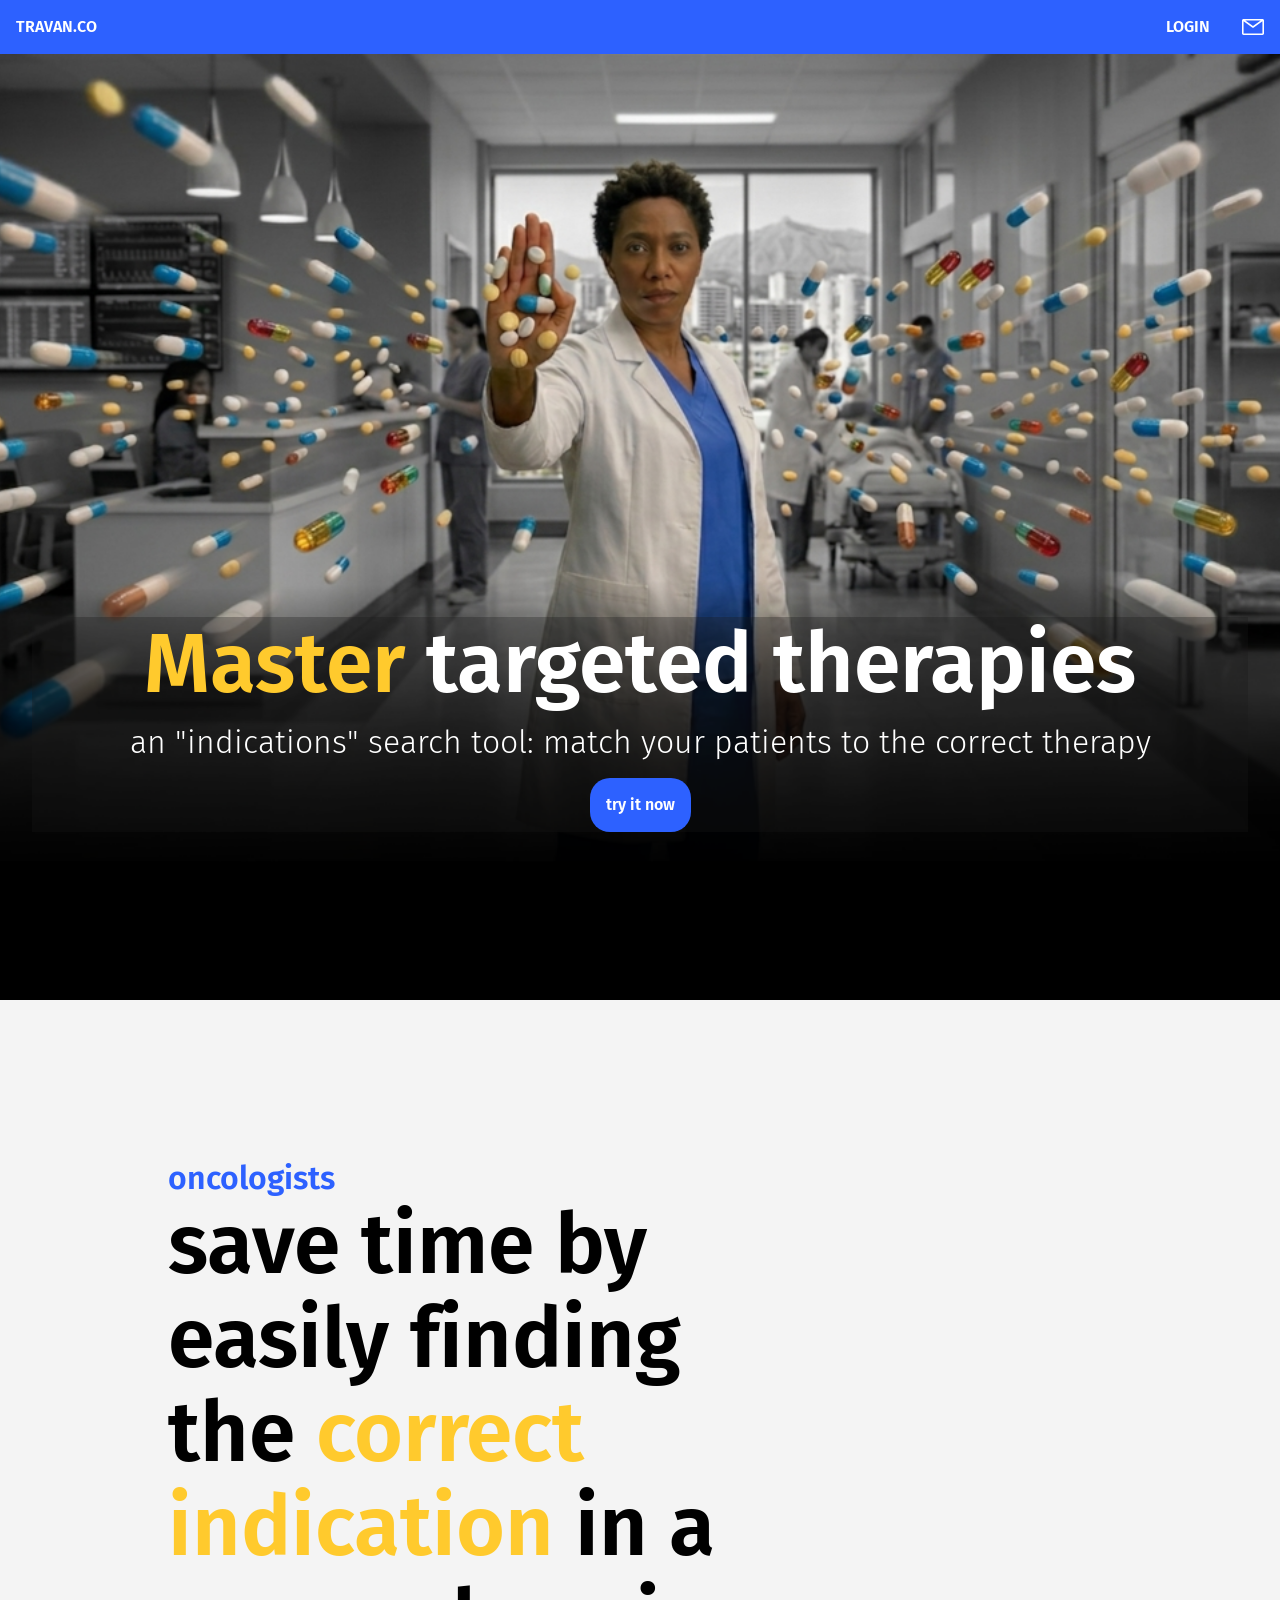
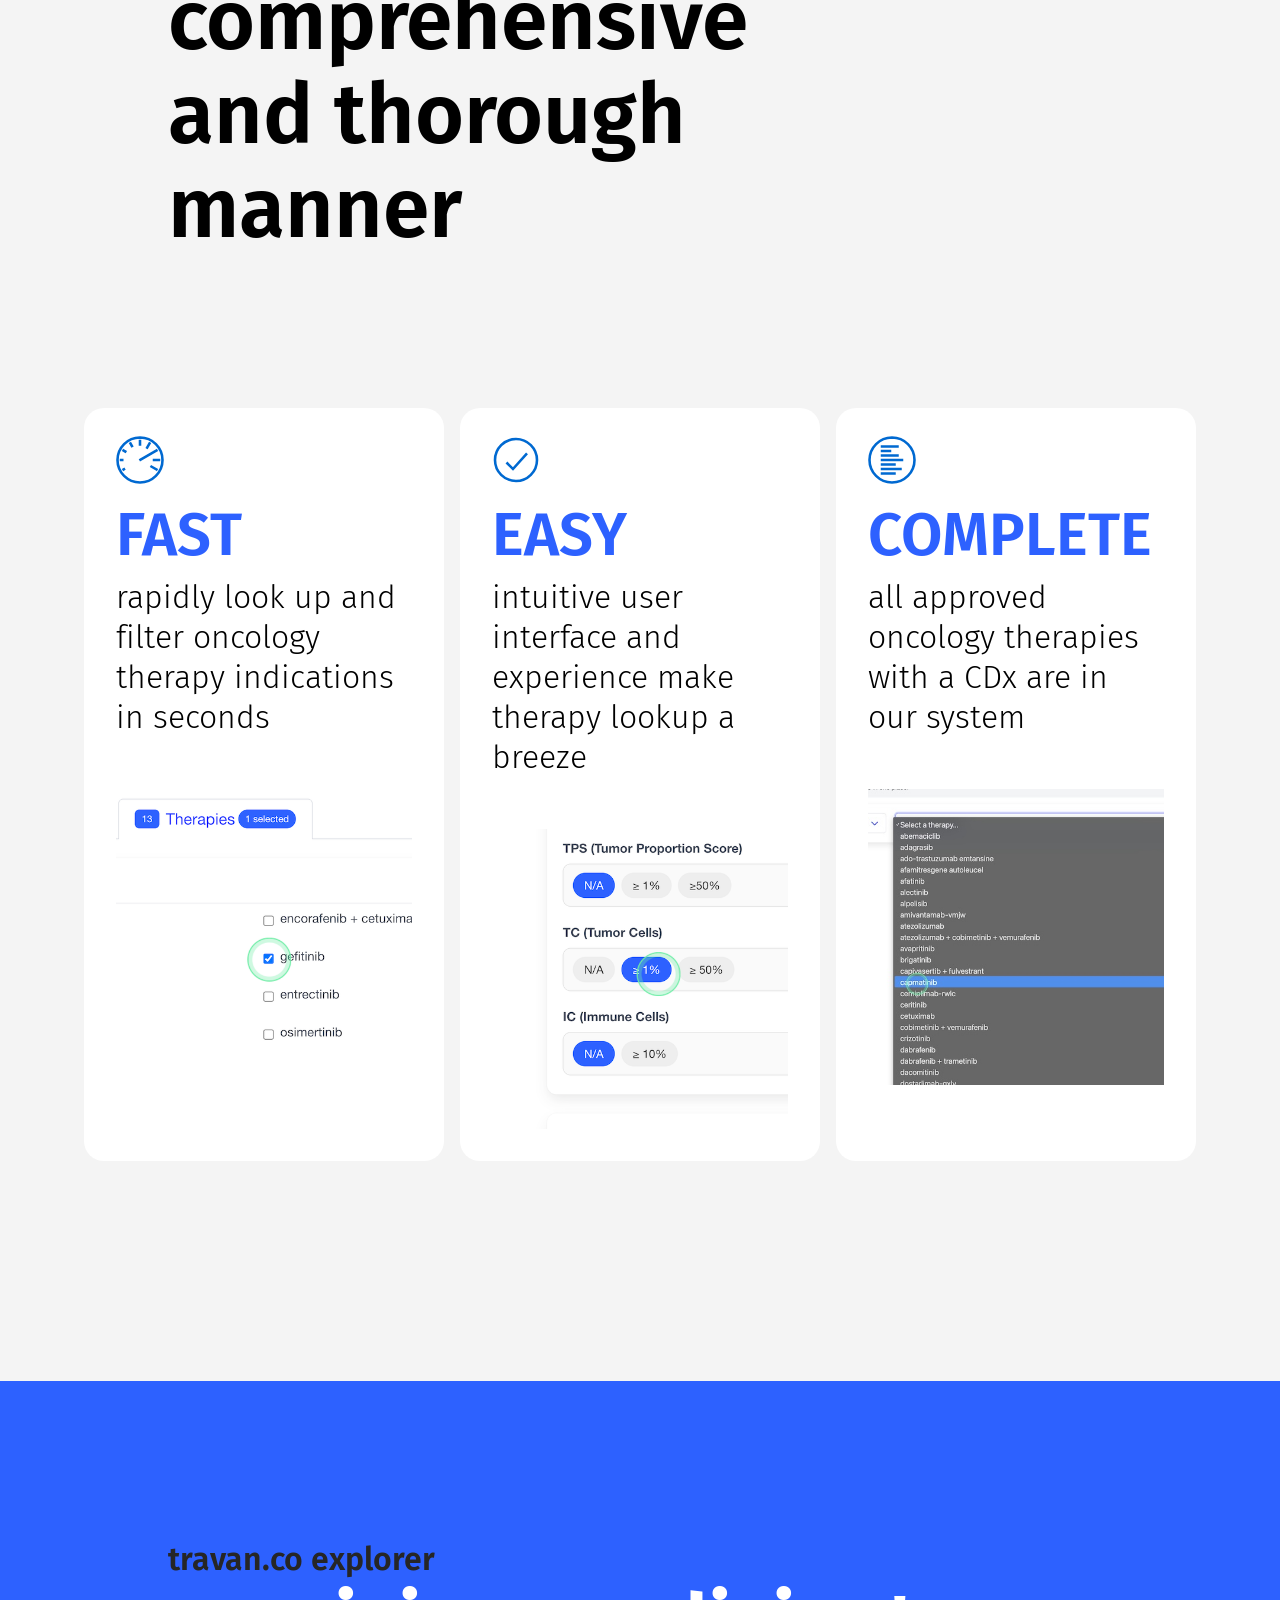
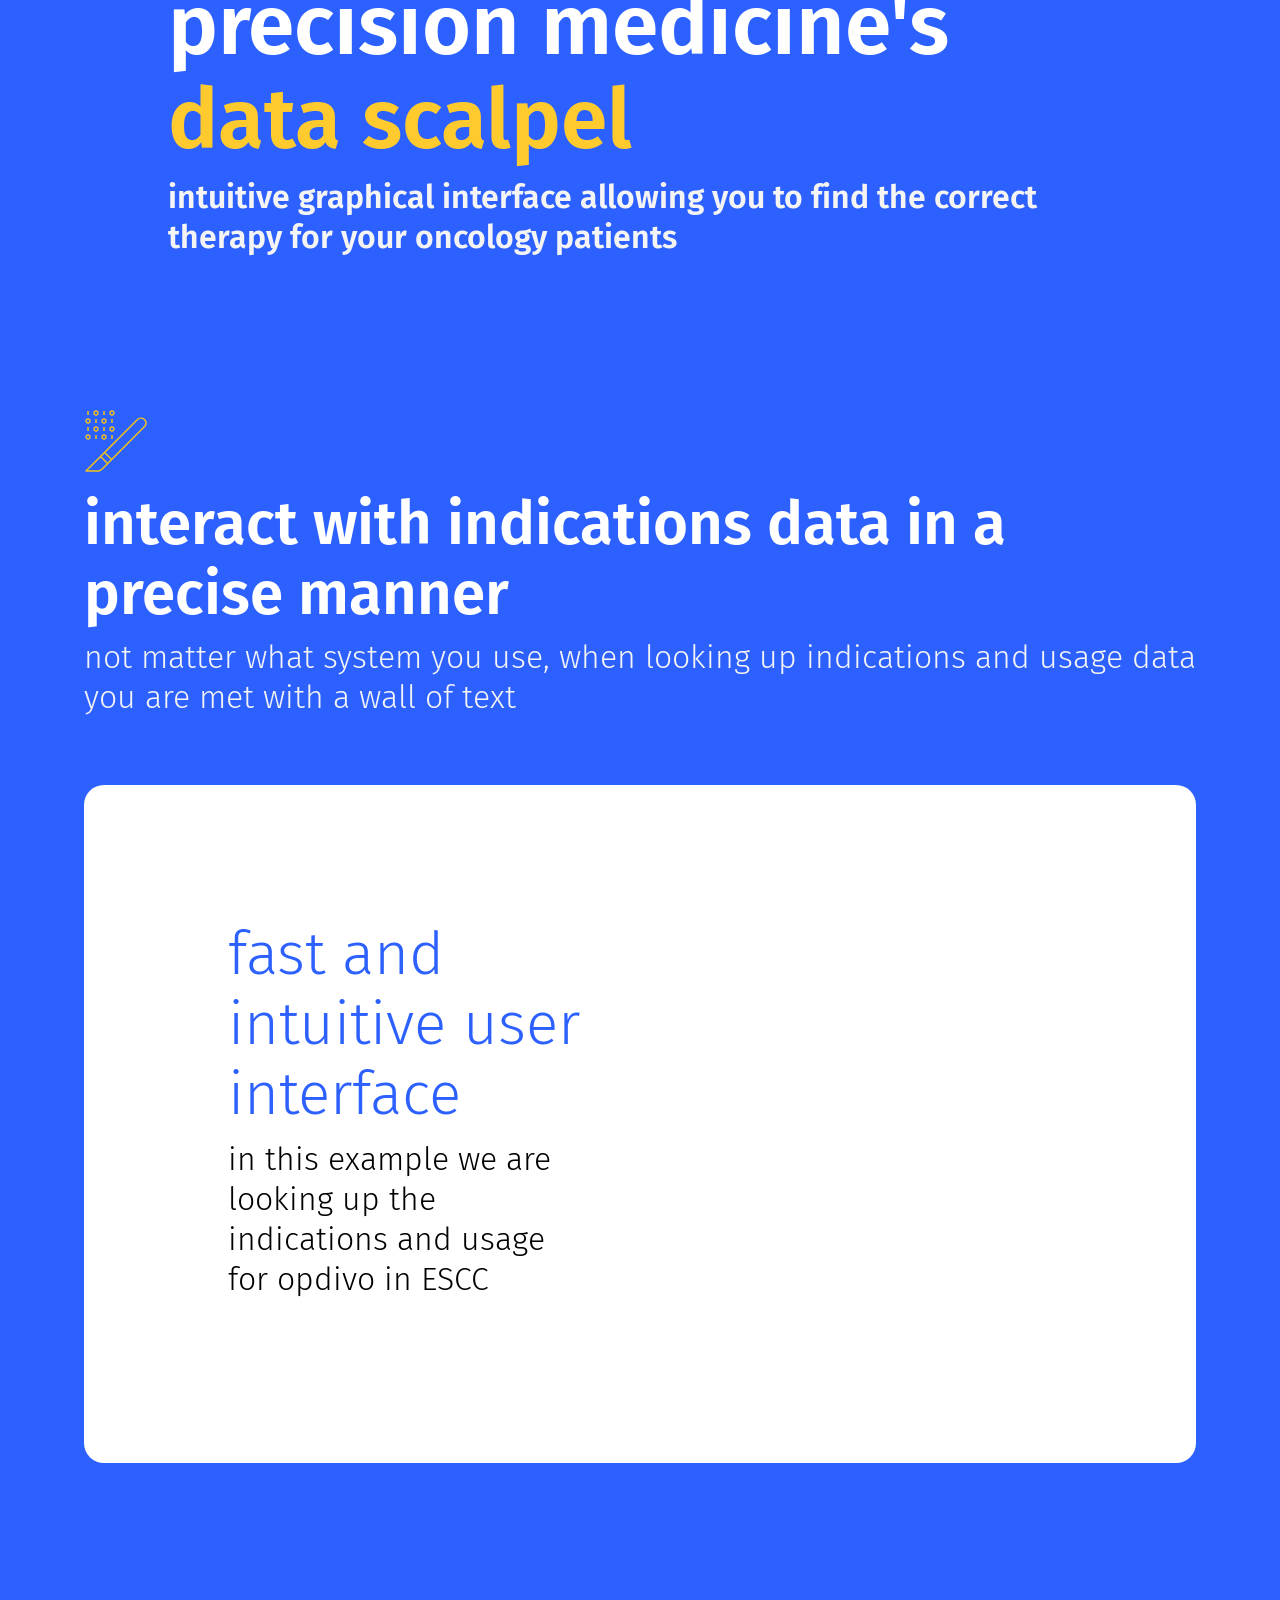
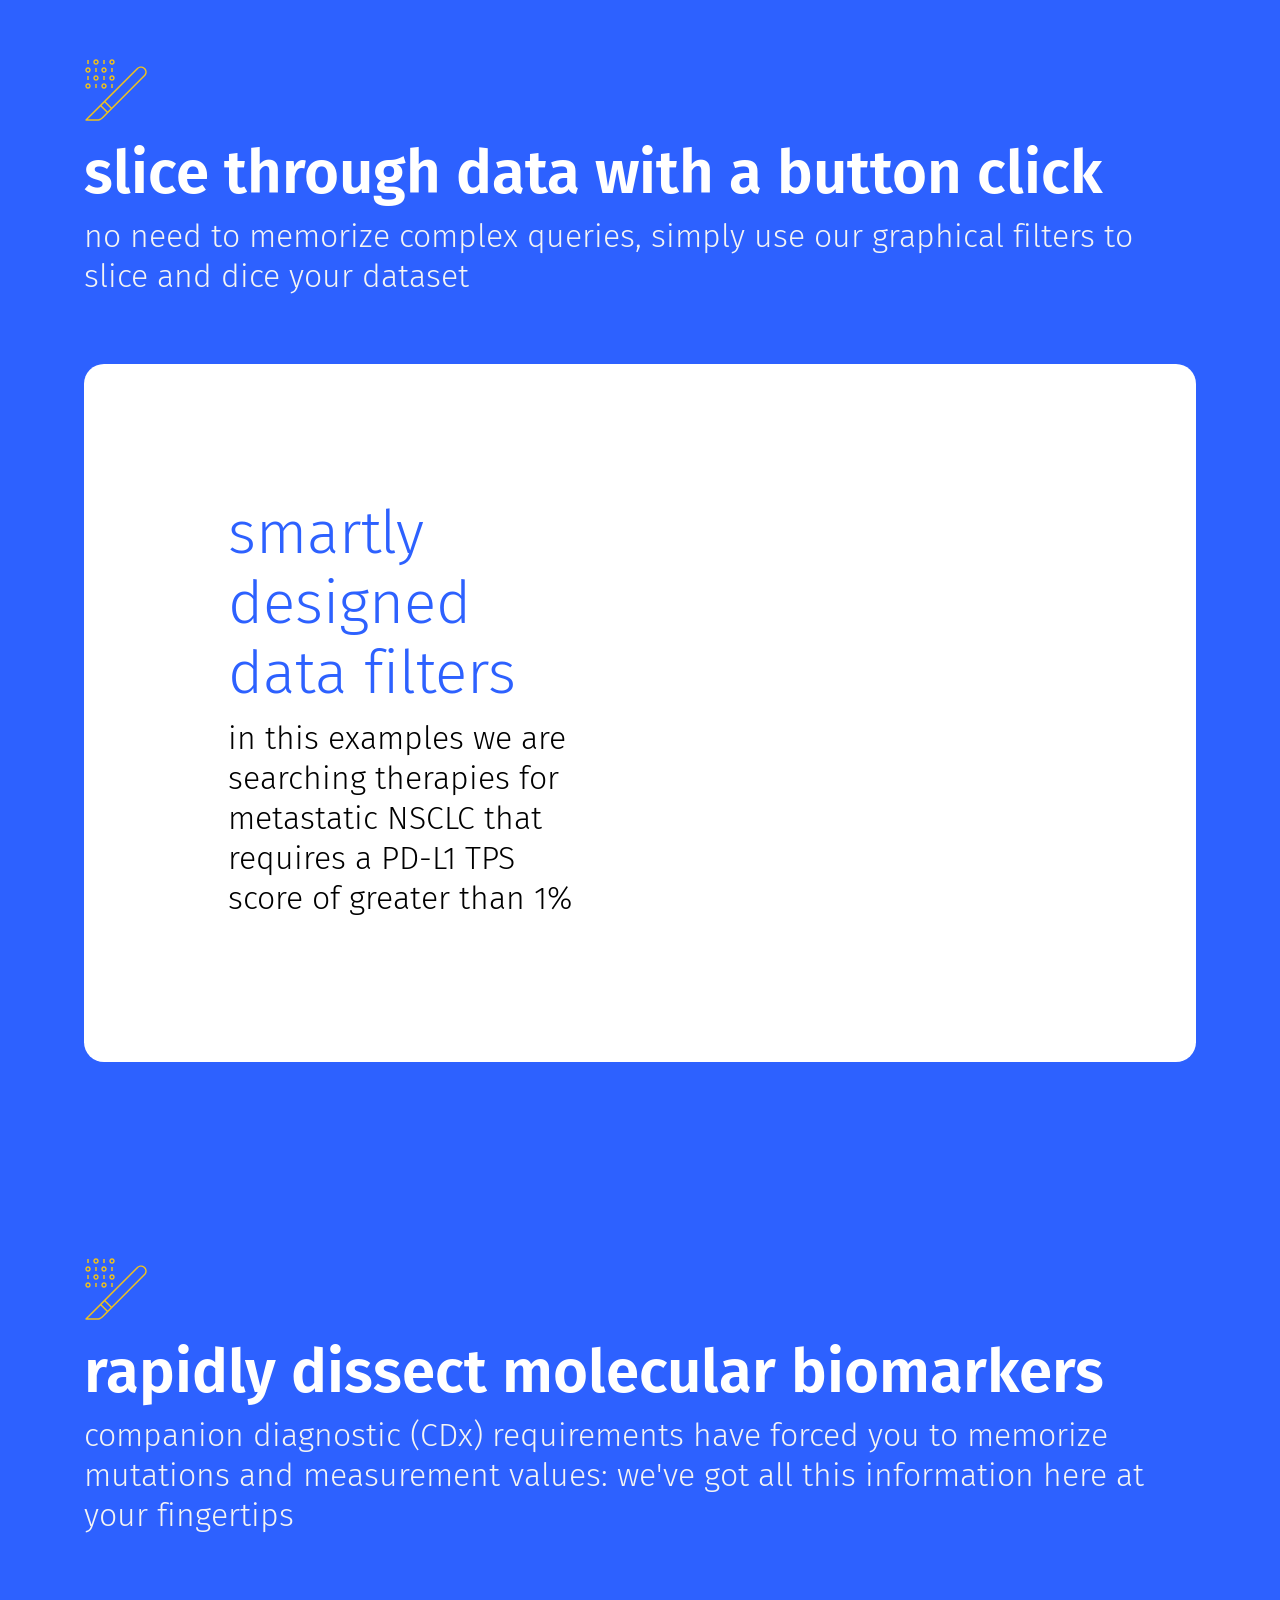
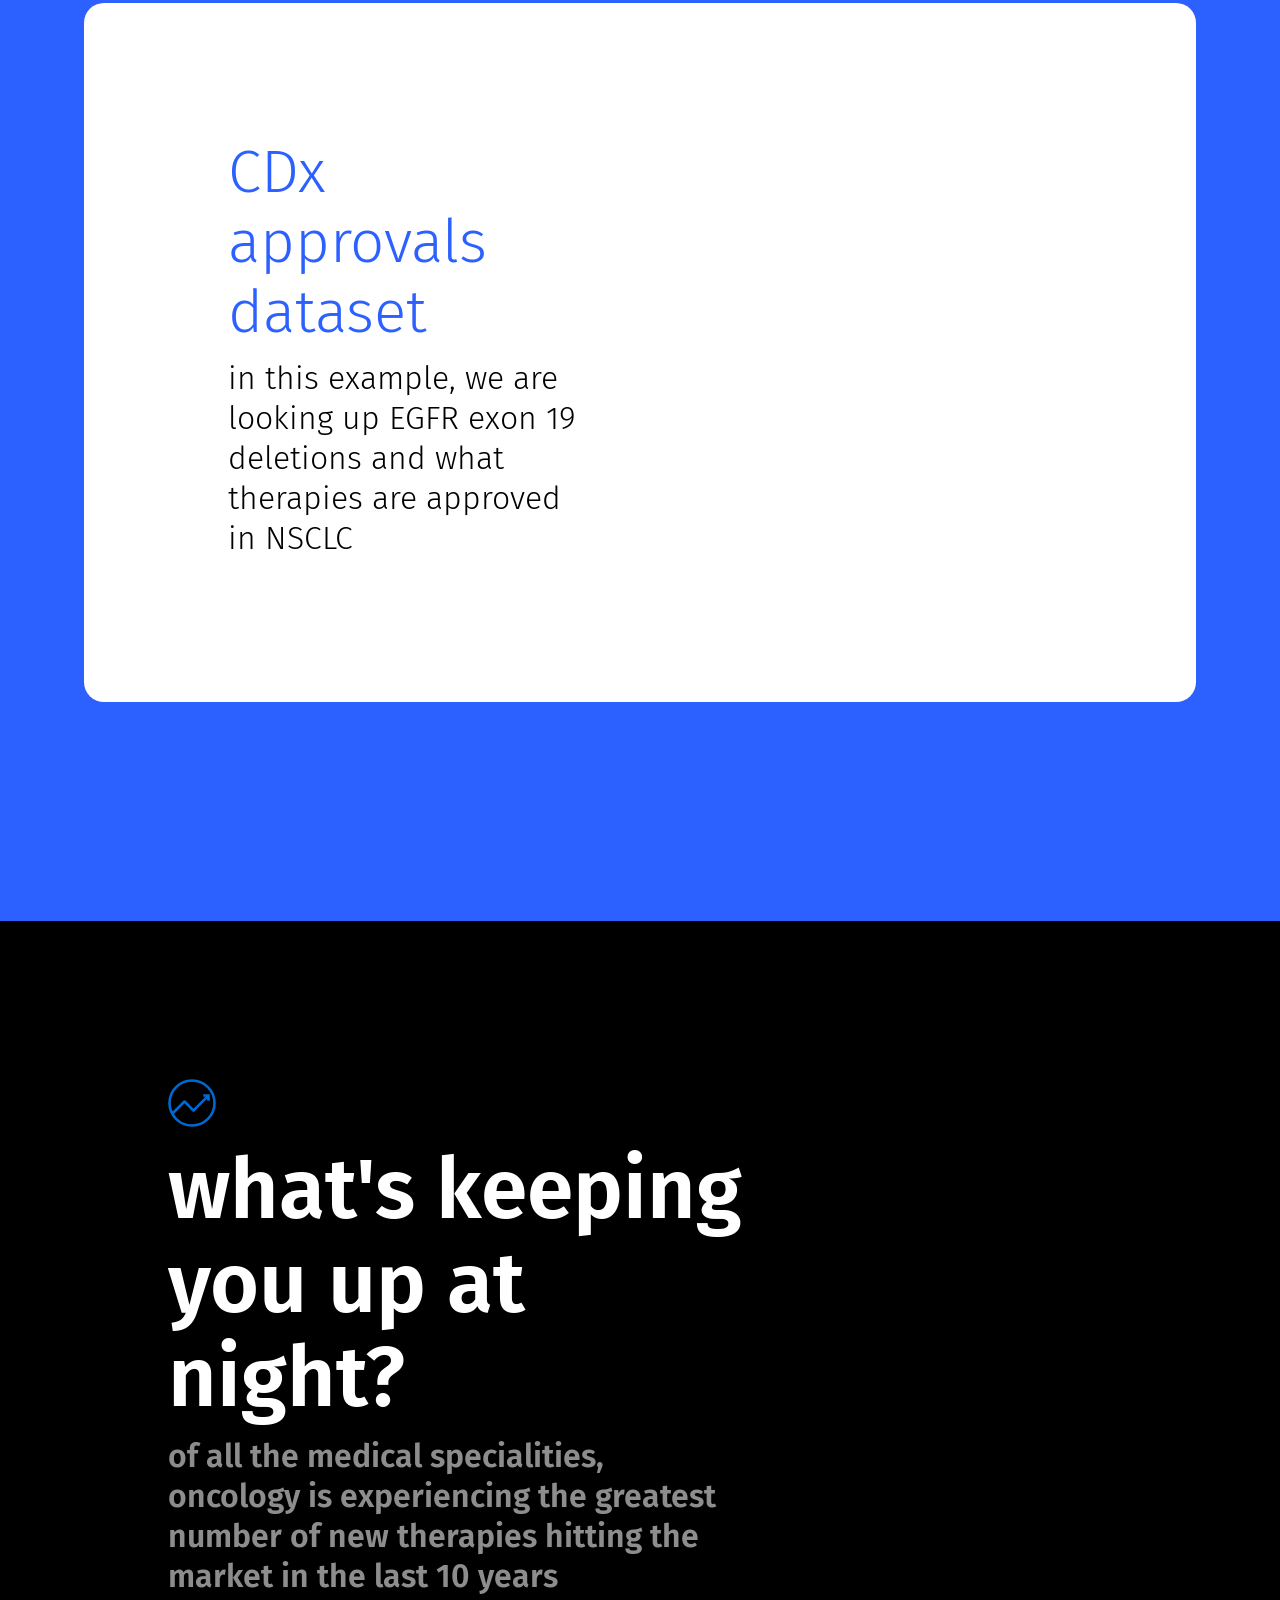
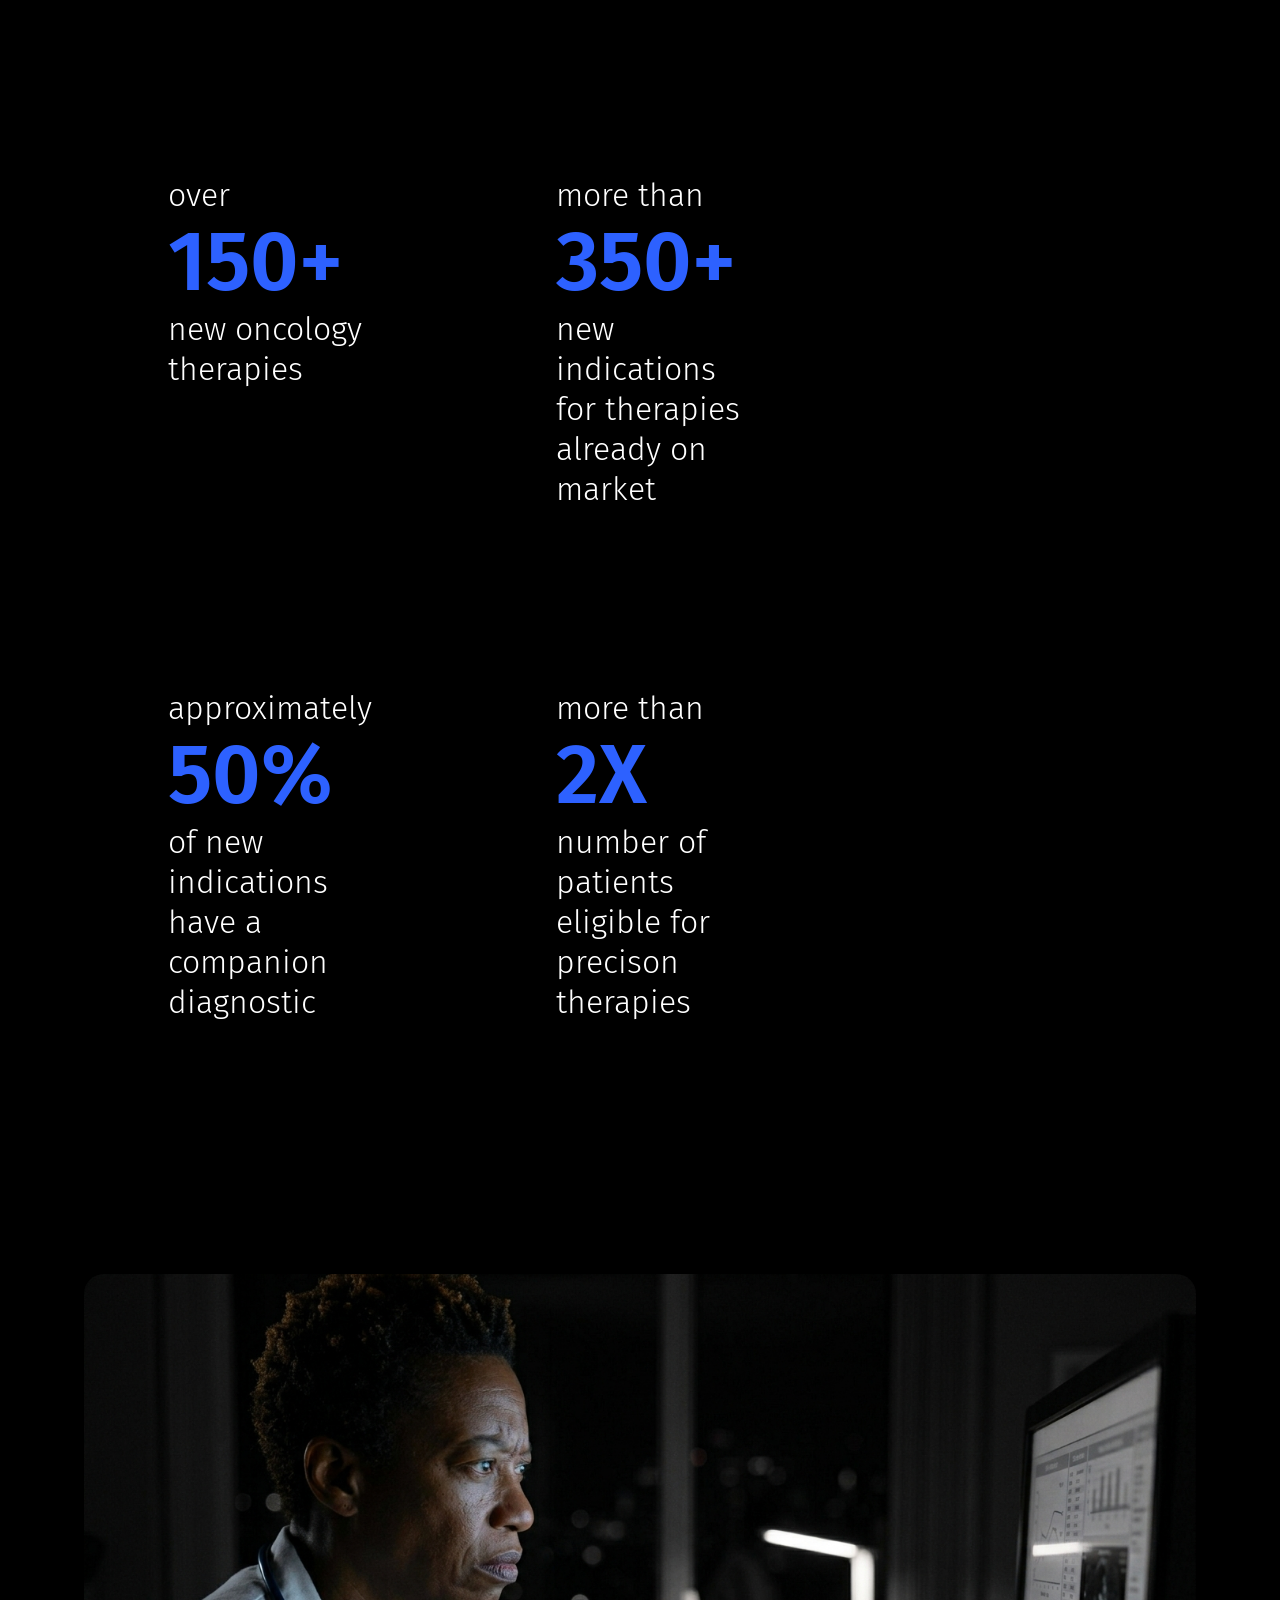
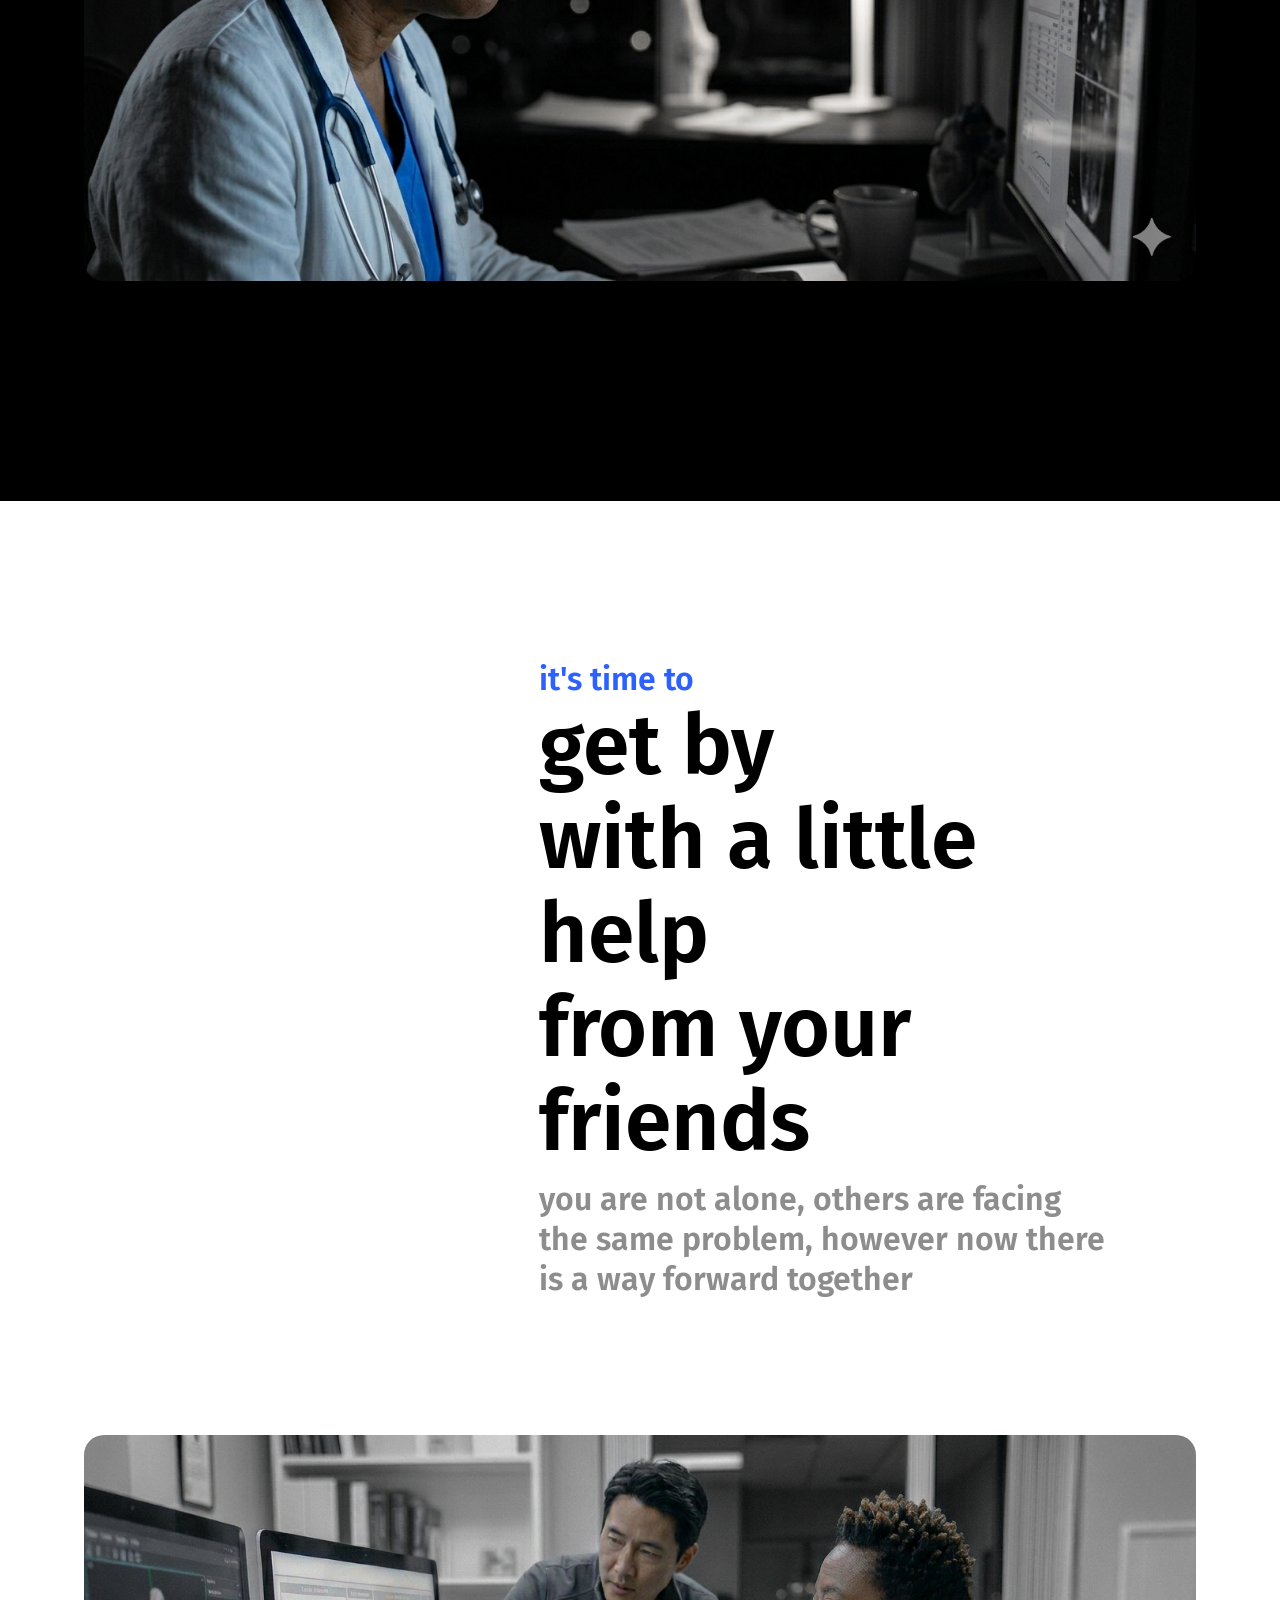
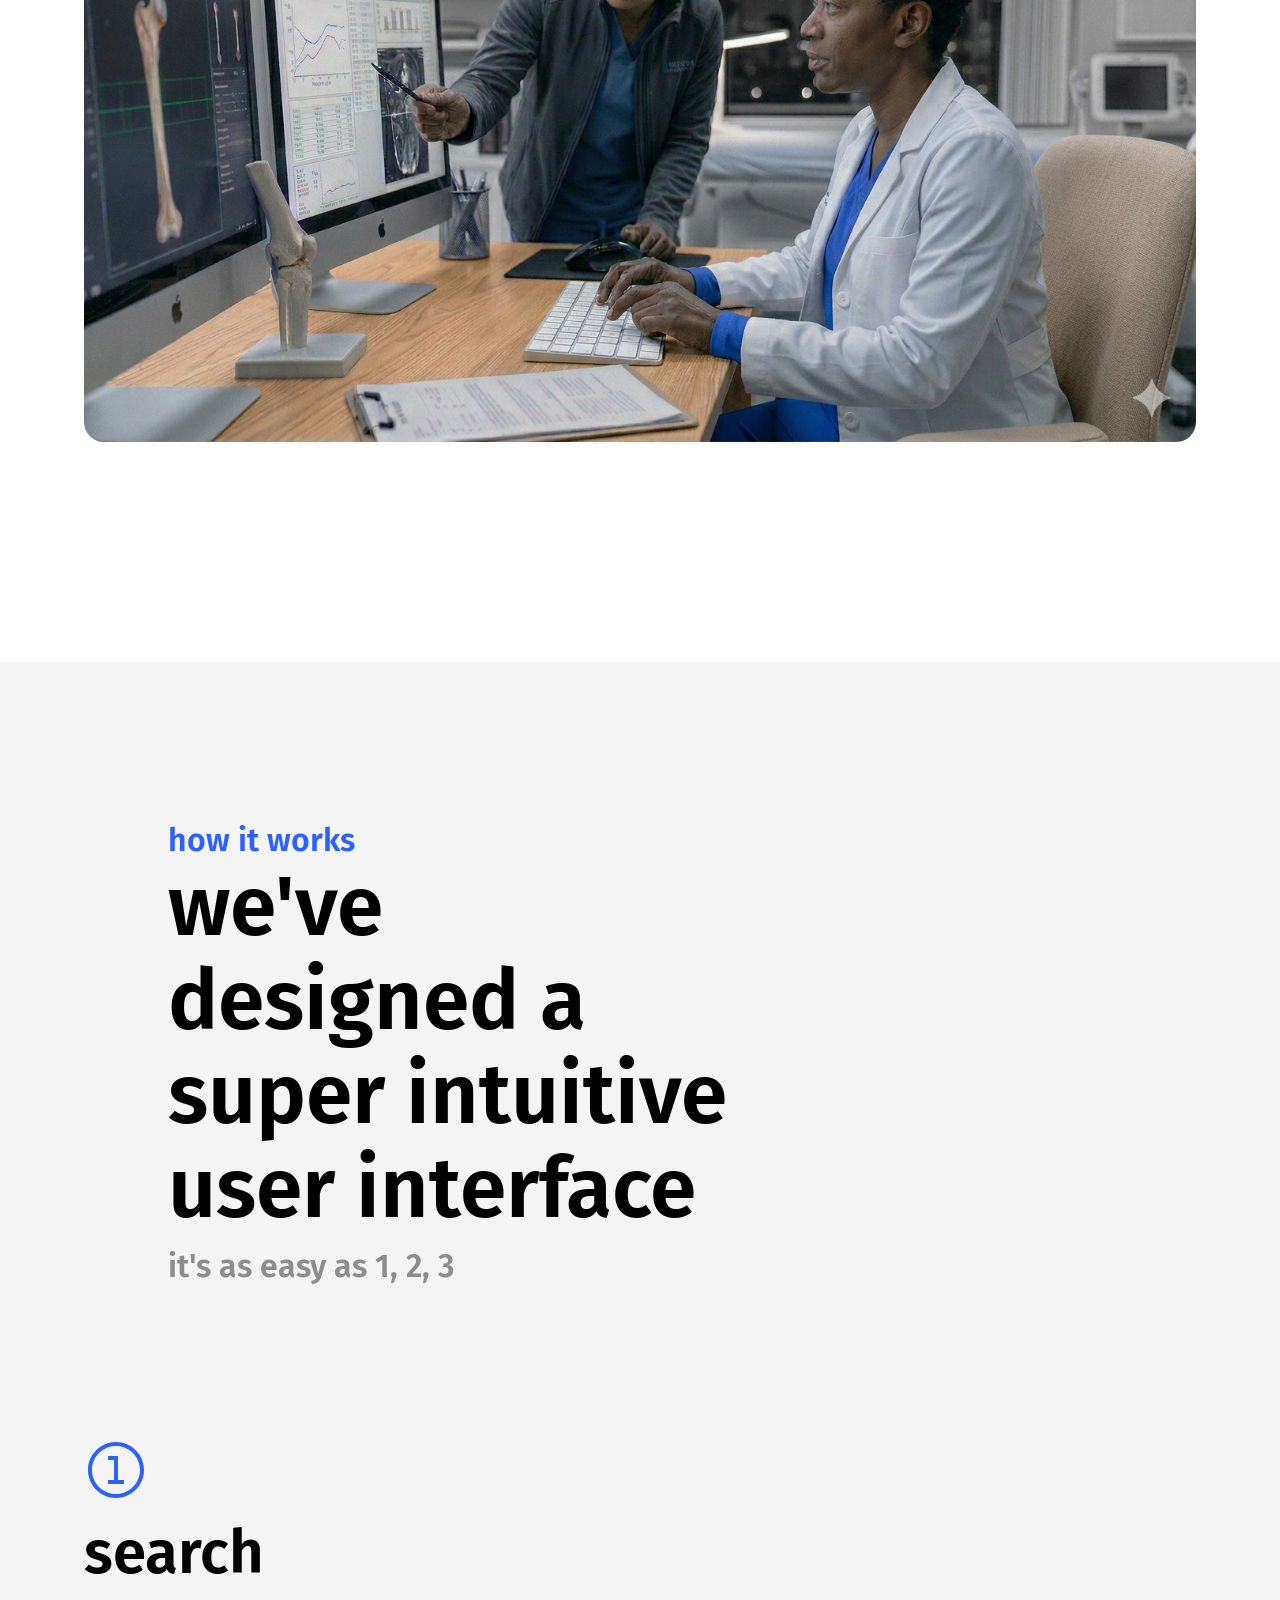
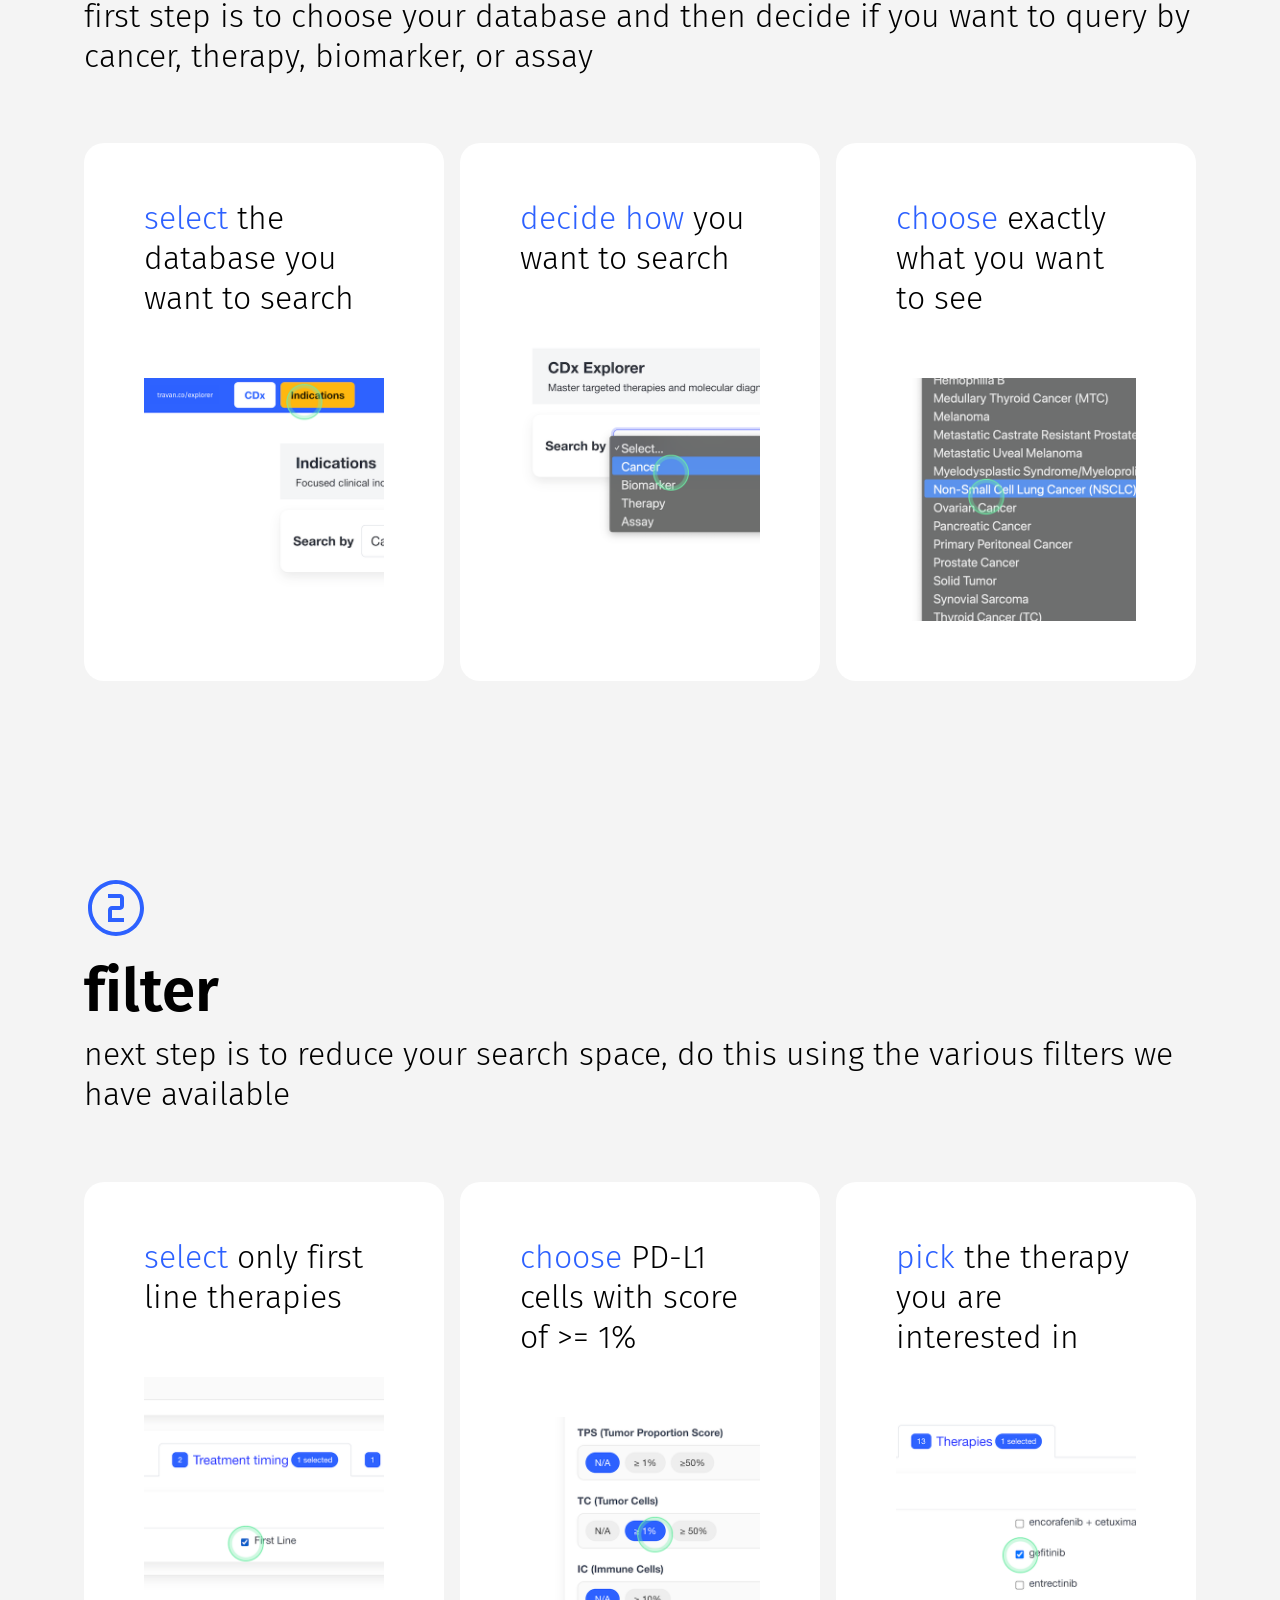
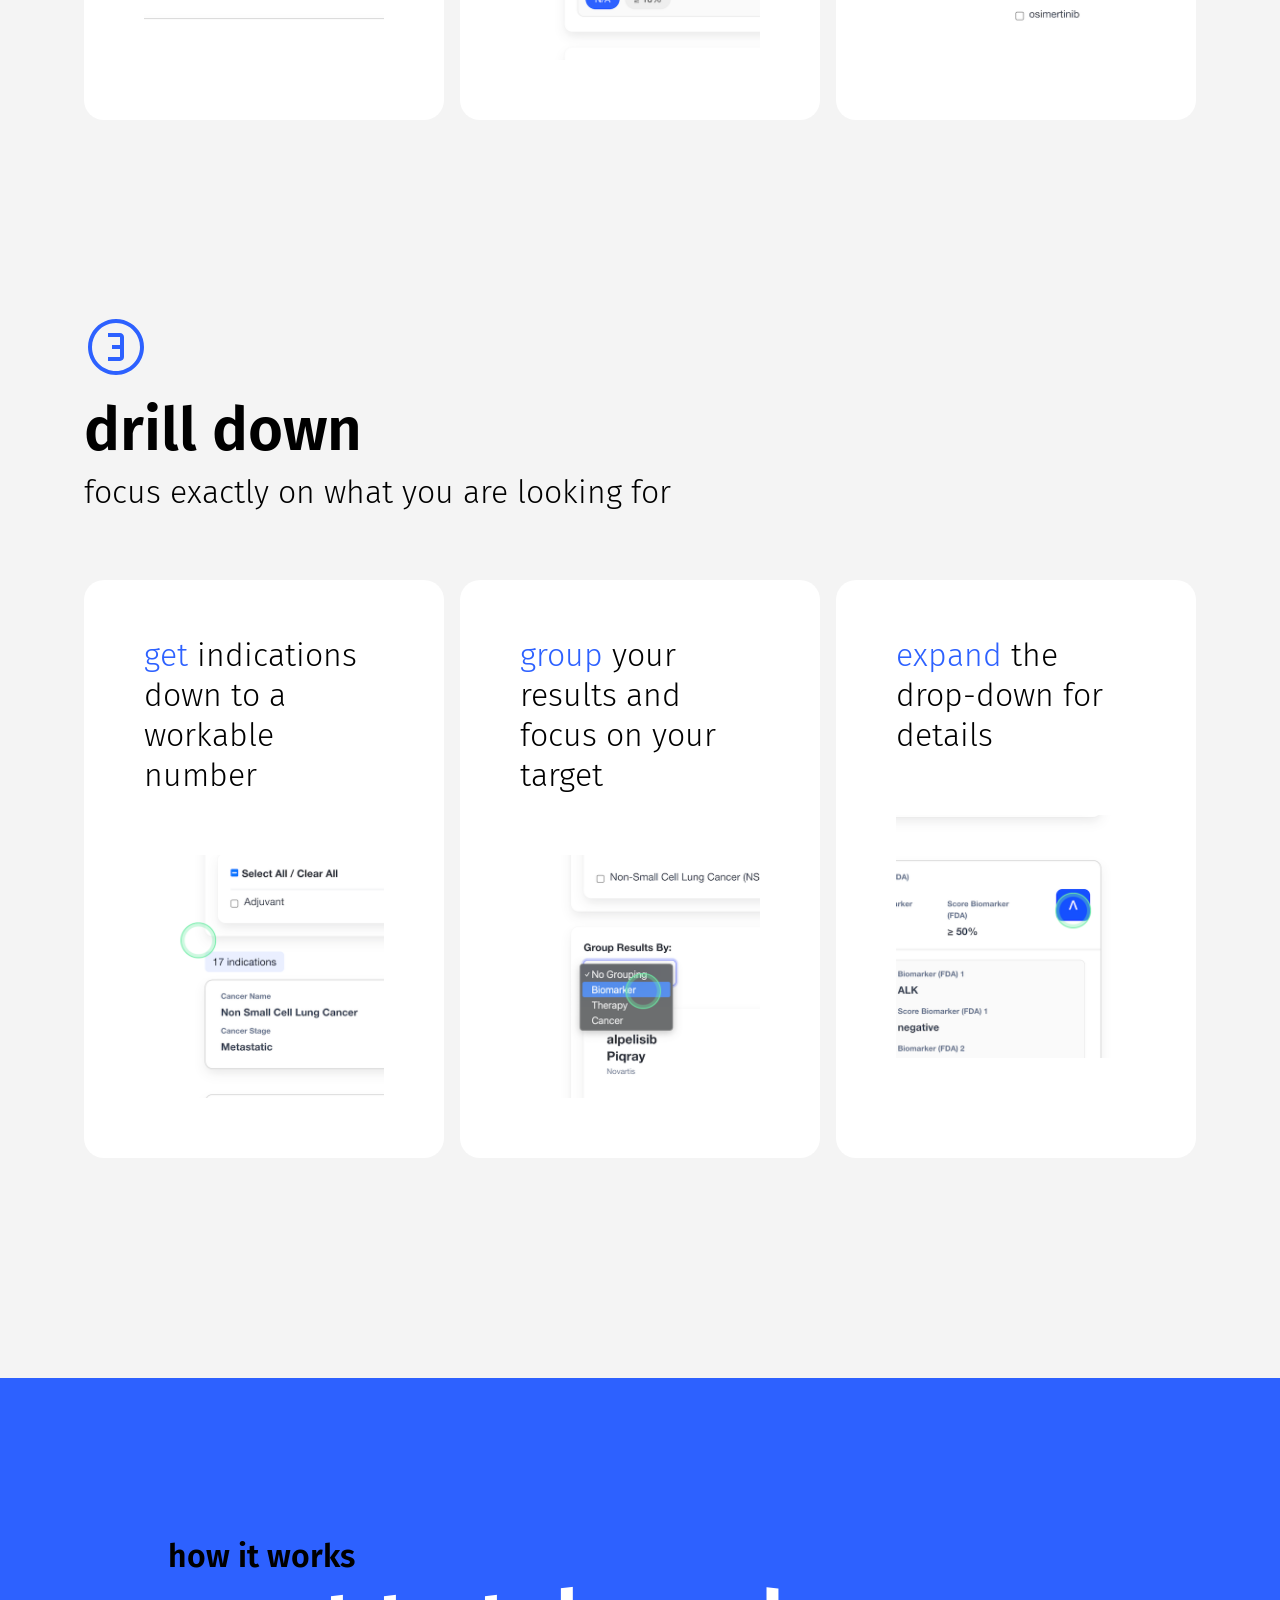
==== commit fe8a31f3: "cleanup" ====
--- a/en/index.html
+++ b/en/index.html
@@ -180,7 +180,7 @@
                             >
                             <h3 class="colr-bl60 padb-h3xs">COMPLETE</h3>
                             <h5 class="padb-h5xl">all approved oncology therapies with a CDx are in our system</h5>
-                            <img src="../assets/images/therapy01.png"
+                            <img src="../assets/images/therapy01.jpg"
                                 class=""
                             >
                         </div>
@@ -422,7 +422,7 @@
 
                         <div class="grcl-1sp2 med:grcl-1sp1 pdlrtb-h1 med:pdlr-pad">
                             <h5 class="colr-bl60" style="font-weight: bold;">it's time to</h5>
-                            <h1 class="padb-h1xs">Get by<br> with a little help <br>from your Friends</h1>
+                            <h1 class="padb-h1xs">get by<br> with a little help <br>from your friends</h1>
                             <h5 class="padb-h5xl colr-gr50" style="font-weight: bold;">you are not alone, others are facing the same problem, however now there is a way forward together</h5>
                         </div>
                         
@@ -476,43 +476,31 @@
                             <h5 class="padb-h5l">first step is to choose your database and then decide if you want to query by cancer, therapy, biomarker, or assay</h5>
                         </div>
 
-                        <div>
-                            <div class="back-whit brad-20px pdlrtb-h4 med:pdlr-pad">
-                                <h5 class="padb-h4"><span class="colr-bl60">select </span>the database you want to search</h5>
-                                <img src="../assets/images/search01.png"
-                                    class=""
-                                >
-
-                            </div>
-
-                        </div>
-
-                        <div>
-                            <div class="back-whit brad-20px pdlrtb-h4 med:pdlr-pad">
-                                <h5 class="padb-h4"><span class="colr-bl60">decide how </span>you want to search</h5>
-                                <img src="../assets/images/search02.png"
-                                    class=""
-                                >
-
-                            </div>
-
-                        </div>
-                        
-                        <div>
-                            <div class="back-whit brad-20px pdlrtb-h4 med:pdlr-pad">
-                                <h5 class="padb-h4"><span class="colr-bl60">choose </span>exactly what you want to see</h5>
-                                <img src="../assets/images/search03.png"
-                                    class=""
-                                >
-
-                            </div>
-
-                        </div>
+                        <div class="back-whit brad-20px pdlrtb-h4 med:pdlr-pad">
+                            <h5 class="padb-h4"><span class="colr-bl60">select </span>the database you want to search</h5>
+                            <img src="../assets/images/search01.png"
+                                class=""
+                            >
+                        </div>
+
+                        <div class="back-whit brad-20px pdlrtb-h4 med:pdlr-pad">
+                            <h5 class="padb-h4"><span class="colr-bl60">decide how </span>you want to search</h5>
+                            <img src="../assets/images/search02.png"
+                                class=""
+                            >
+                        </div>
+
+                    
+                        <div class="back-whit brad-20px pdlrtb-h4 med:pdlr-pad">
+                            <h5 class="padb-h4"><span class="colr-bl60">choose </span>exactly what you want to see</h5>
+                            <img src="../assets/images/search03.png"
+                                class=""
+                            >
+                        </div>
+
                        
                         <div class="grcl-1sp3 med:grcl-1sp1 padb-h1xl pdlrtb-h1"></div> 
 
-
-                        
                        <div class="grcl-1sp3 med:grcl-1sp1">
                             <img src="../assets/images/02.svg"
                                 class="higt-4rem marb-1rem"
@@ -521,43 +509,32 @@
                             <h5 class="padb-h5l">next step is to reduce your search space, do this using the various filters we have available</h5>
                         </div>
 
-                        <div>
-                            <div class="back-whit brad-20px pdlrtb-h4 med:pdlr-pad">
-                                <h5 class="padb-h4"><span class="colr-bl60">select </span>only first line therapies</h5>
-                                <img src="../assets/images/filter01.png"
-                                    class=""
-                                >
-
-                            </div>
-
-                        </div>
-
-                        <div>
-                            <div class="back-whit brad-20px pdlrtb-h4 med:pdlr-pad">
-                                <h5 class="padb-h4"><span class="colr-bl60">choose </span>PD-L1 cells with score of >= 1%</h5>
-                                <img src="../assets/images/filter02.png"
-                                    class=""
-                                >
-
-                            </div>
-
-                        </div>
-                        
-                        <div>
-                            <div class="back-whit brad-20px pdlrtb-h4 med:pdlr-pad">
-                                <h5 class="padb-h4"><span class="colr-bl60">pick </span>the therapy you are interested in</h5>
-                                <img src="../assets/images/filter03.png"
-                                    class=""
-                                >
-
-                            </div>
-
-                        </div>
+                        <div class="back-whit brad-20px pdlrtb-h4 med:pdlr-pad">
+                            <h5 class="padb-h4"><span class="colr-bl60">select </span>only first line therapies</h5>
+                            <img src="../assets/images/filter01.png"
+                                class=""
+                            >
+
+                        </div>
+
+                        <div class="back-whit brad-20px pdlrtb-h4 med:pdlr-pad">
+                            <h5 class="padb-h4"><span class="colr-bl60">choose </span>PD-L1 cells with score of >= 1%</h5>
+                            <img src="../assets/images/filter02.png"
+                                class=""
+                            >
+
+                        </div>
+
+                        <div class="back-whit brad-20px pdlrtb-h4 med:pdlr-pad">
+                            <h5 class="padb-h4"><span class="colr-bl60">pick </span>the therapy you are interested in</h5>
+                            <img src="../assets/images/filter03.png"
+                                class=""
+                            >
+
+                        </div>
+
                        
                         <div class="grcl-1sp3 med:grcl-1sp1 padb-h1xl pdlrtb-h1"></div> 
-
-
-                    
 
                        <div class="grcl-1sp3 med:grcl-1sp1">
                             <img src="../assets/images/03.svg"
@@ -567,39 +544,28 @@
                             <h5 class="padb-h5l">focus exactly on what you are looking for</h5>
                         </div>
 
-                        <div>
-                            <div class="back-whit brad-20px pdlrtb-h4 med:pdlr-pad">
-                                <h5 class="padb-h4"><span class="colr-bl60">get </span>indications down to a workable number</h5>
-                                <img src="../assets/images/drill01.png"
-                                    class=""
-                                >
-
-                            </div>
-
-                        </div>
-
-                        <div>
-                            <div class="back-whit brad-20px pdlrtb-h4 med:pdlr-pad">
+                        <div class="back-whit brad-20px pdlrtb-h4 med:pdlr-pad">
+                            <h5 class="padb-h4"><span class="colr-bl60">get </span>indications down to a workable number</h5>
+                            <img src="../assets/images/drill01.png"
+                                class=""
+                            >
+
+                        </div>
+
+                        <div class="back-whit brad-20px pdlrtb-h4 med:pdlr-pad">
                             <h5 class="padb-h4"><span class="colr-bl60">group </span>your results and focus on your target</h5>
-                                <img src="../assets/images/drill02.png"
-                                    class=""
-                                >
-
-                            </div>
-
-                        </div>
-                        
-                        <div>
-                            <div class="back-whit brad-20px pdlrtb-h4 med:pdlr-pad">
+                            <img src="../assets/images/drill02.png"
+                                class=""
+                            >
+
+                        </div>
+                        
+                        <div class="back-whit brad-20px pdlrtb-h4 med:pdlr-pad">
                             <h5 class="padb-h4"><span class="colr-bl60">expand </span>the drop-down for details</h5>
-                                <img src="../assets/images/drill03.png"
-                                    class=""
-                                >
-
-                            </div>
-
-                        </div>
-                       
+                            <img src="../assets/images/drill03.png"
+                                class=""
+                            >
+                        </div>
 
                     </div>
                 
--- a/style.css
+++ b/style.css
@@ -833,7 +833,7 @@
 
 
 
-@media (max-width: 768px) {
+@media (max-width: 900px) {
 
     .med\:alnitm-cen {
         align-items: center;
@@ -871,26 +871,3 @@
 
 }
 
-
-/* Core CSS */
-.carousel {
-	display: flex;
-	overflow-x: scroll;
-	scroll-snap-type: x mandatory;
-	padding: 20px 0;
-	/* 👇 If you would like to hide the scrollbar, but not recommended */
-	&::-webkit-scrollbar {
-		display: none;
-	}
-
-	.list-item {
-		scroll-snap-align: start;
-	}
-
-	.item-view {
-		width: 300px;
-		padding-right: 48px;
-		/* 👇 This is the magic: 1000px represents the size of the container (yours can be any width), but here 476 is 50% of the container size, minus any left padding on the container - in this case it's 24px, which equals 480px. */
-		transform: translateX(calc(max(1000px, 100vw) / 2 - 480px));
-	}
-}
